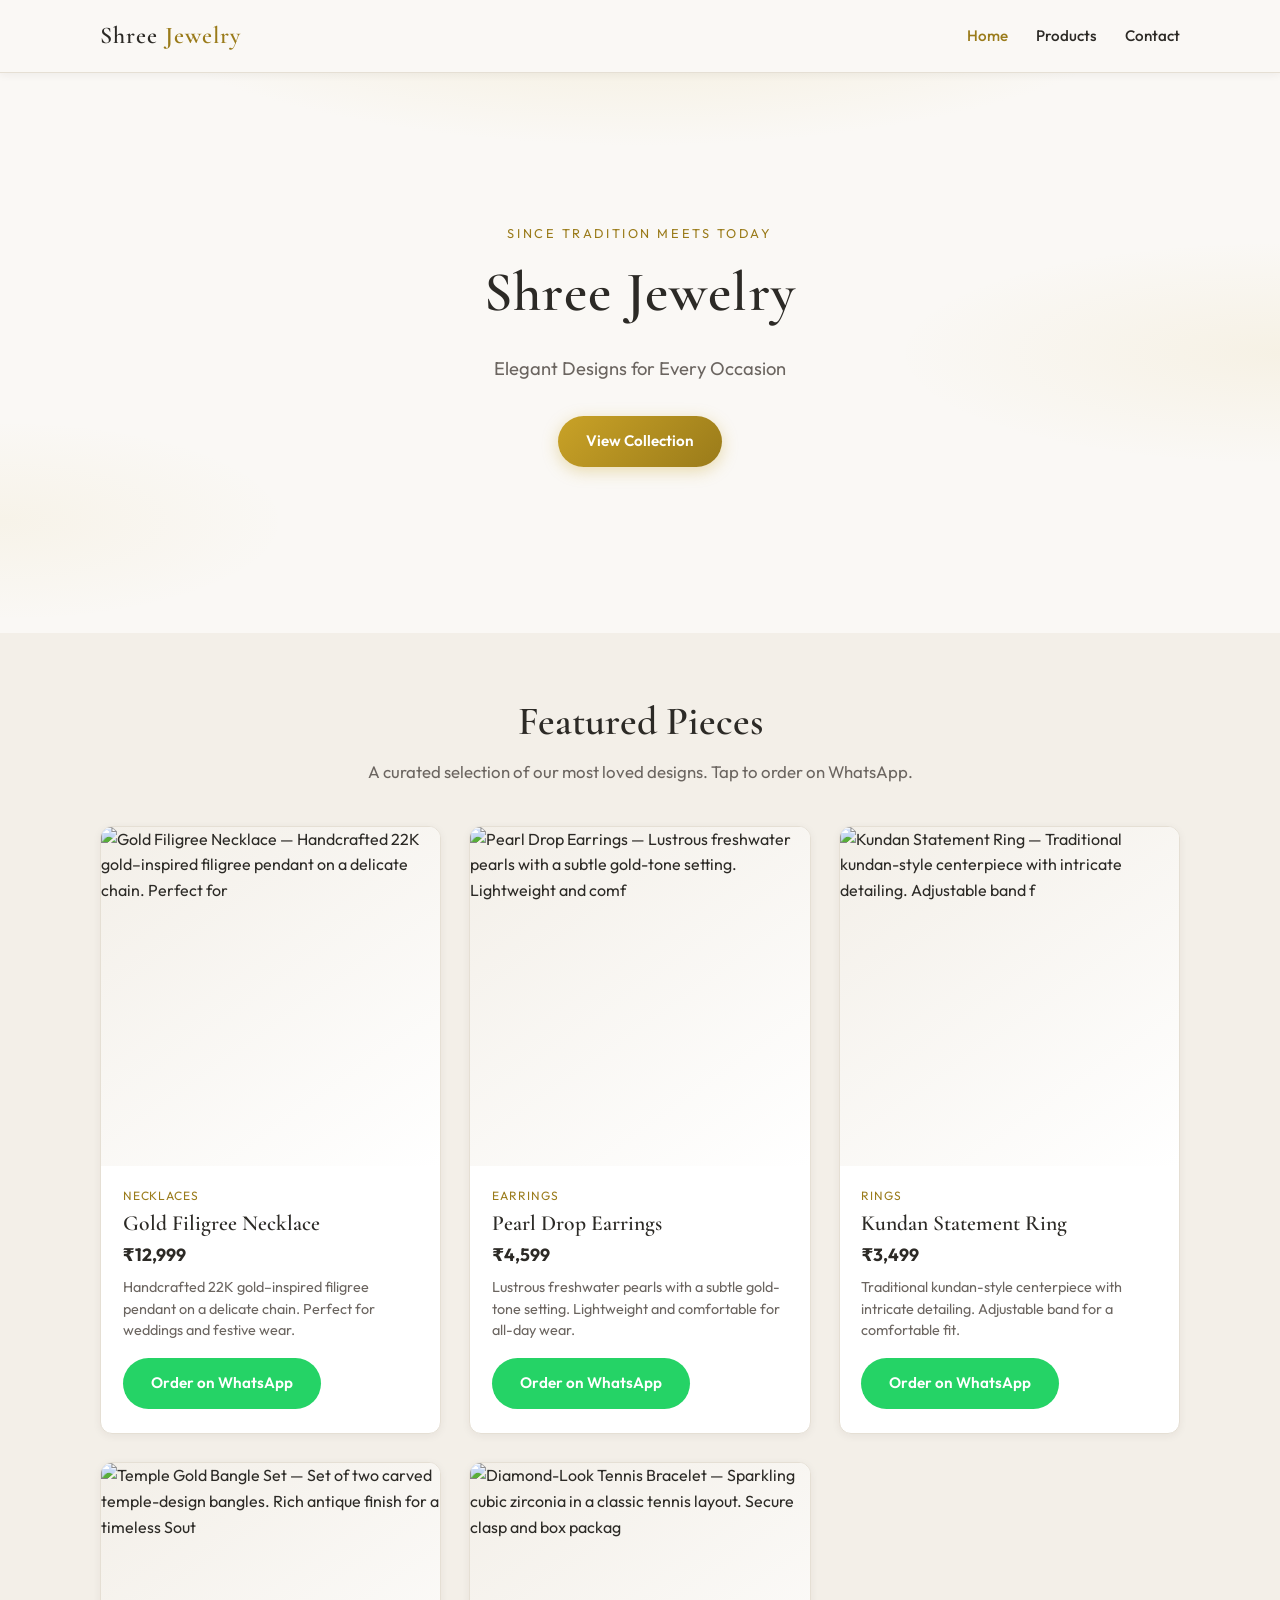
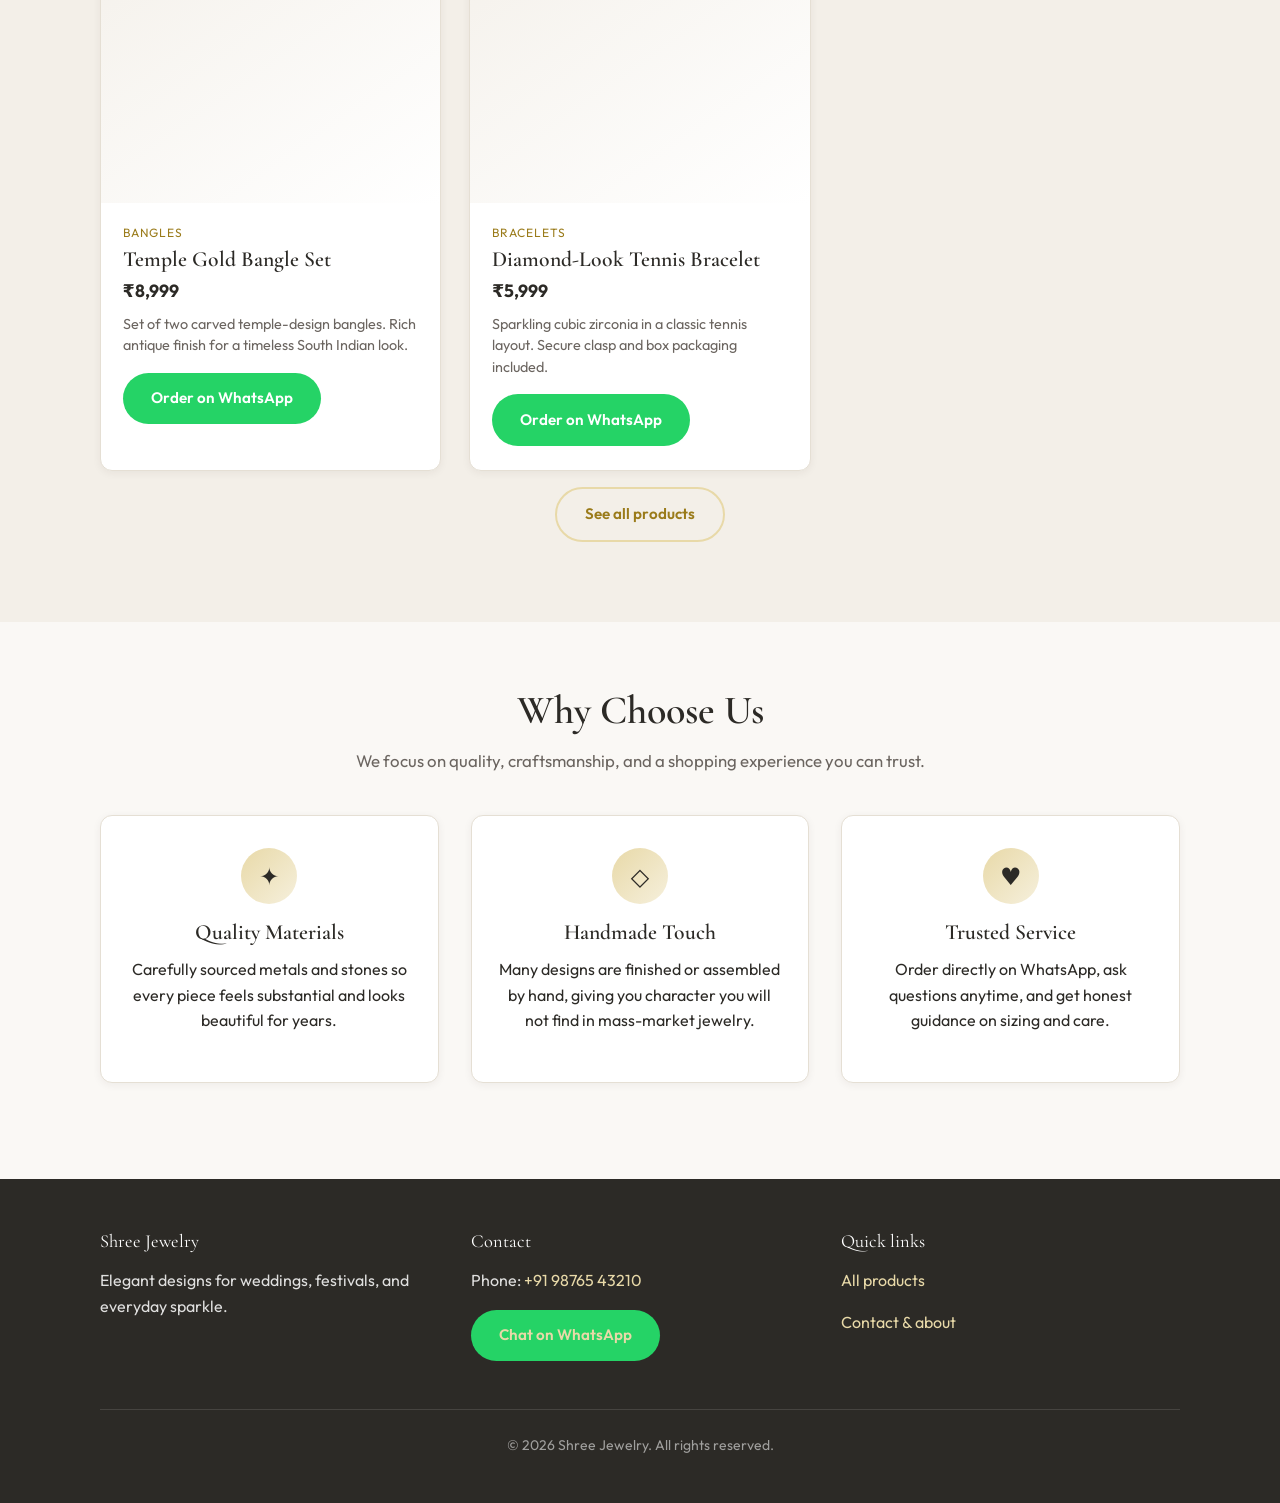
==== index.html @ 7f1601f1 "abc" ====
<!DOCTYPE html>
<html lang="en">
  <head>
    <meta charset="UTF-8" />
    <meta name="viewport" content="width=device-width, initial-scale=1.0" />
    <meta
      name="description"
      content="Shree Jewelry — elegant handcrafted jewelry for every occasion. Browse necklaces, earrings, rings, and more. Order easily via WhatsApp."
    />
    <title>Shree Jewelry | Elegant Designs for Every Occasion</title>
    <link rel="preconnect" href="https://fonts.googleapis.com" />
    <link rel="preconnect" href="https://fonts.gstatic.com" crossorigin />
    <link
      href="https://fonts.googleapis.com/css2?family=Cormorant+Garamond:ital,wght@0,500;0,600;0,700;1,500&family=Outfit:wght@300;400;500;600;700&display=swap"
      rel="stylesheet"
    />
    <link rel="stylesheet" href="style.css" />
  </head>
  <body>
    <header class="site-header">
      <div class="container nav">
        <a href="index.html" class="nav__brand">Shree <span>Jewelry</span></a>
        <button
          type="button"
          class="nav__toggle"
          aria-expanded="false"
          aria-controls="nav-menu"
          aria-label="Open menu"
        >
          <span></span>
          <span></span>
          <span></span>
        </button>
        <ul id="nav-menu" class="nav__links">
          <li><a href="index.html" class="is-active">Home</a></li>
          <li><a href="products.html">Products</a></li>
          <li><a href="contact.html">Contact</a></li>
        </ul>
      </div>
    </header>

    <main>
      <section class="hero" aria-labelledby="hero-heading">
        <div class="hero__inner">
          <p class="hero__eyebrow">Since tradition meets today</p>
          <h1 id="hero-heading">Shree Jewelry</h1>
          <p class="hero__tagline">Elegant Designs for Every Occasion</p>
          <a href="products.html" class="btn btn--primary hero__cta">View Collection</a>
        </div>
      </section>

      <section class="section section--alt" aria-labelledby="featured-heading">
        <div class="container">
          <h2 id="featured-heading" class="section__title">Featured Pieces</h2>
          <p class="section__subtitle">
            A curated selection of our most loved designs. Tap to order on WhatsApp.
          </p>
          <div id="featured-products" class="products-grid">
            <p class="loading-msg" role="status">Loading collection…</p>
          </div>
          <p class="text-center mt-1">
            <a href="products.html" class="btn btn--outline">See all products</a>
          </p>
        </div>
      </section>

      <section class="section" aria-labelledby="why-heading">
        <div class="container">
          <h2 id="why-heading" class="section__title">Why Choose Us</h2>
          <p class="section__subtitle">
            We focus on quality, craftsmanship, and a shopping experience you can trust.
          </p>
          <div class="why-grid">
            <article class="why-card">
              <div class="why-card__icon" aria-hidden="true">✦</div>
              <h3>Quality Materials</h3>
              <p>
                Carefully sourced metals and stones so every piece feels substantial and
                looks beautiful for years.
              </p>
            </article>
            <article class="why-card">
              <div class="why-card__icon" aria-hidden="true">◇</div>
              <h3>Handmade Touch</h3>
              <p>
                Many designs are finished or assembled by hand, giving you character you
                will not find in mass-market jewelry.
              </p>
            </article>
            <article class="why-card">
              <div class="why-card__icon" aria-hidden="true">♥</div>
              <h3>Trusted Service</h3>
              <p>
                Order directly on WhatsApp, ask questions anytime, and get honest guidance
                on sizing and care.
              </p>
            </article>
          </div>
        </div>
      </section>
    </main>

    <footer class="site-footer">
      <div class="container">
        <div class="footer__grid">
          <div>
            <p class="footer__title">Shree Jewelry</p>
            <p>Elegant designs for weddings, festivals, and everyday sparkle.</p>
          </div>
          <div>
            <p class="footer__title">Contact</p>
            <p>
              Phone:
              <a href="tel:+919876543210">+91 98765 43210</a>
            </p>
            <p class="mt-1">
              <a
                href="#"
                class="btn btn--whatsapp js-footer-whatsapp"
                data-message="Hello, I would like to know more about Shree Jewelry."
                >Chat on WhatsApp</a
              >
            </p>
          </div>
          <div>
            <p class="footer__title">Quick links</p>
            <p><a href="products.html">All products</a></p>
            <p><a href="contact.html">Contact &amp; about</a></p>
          </div>
        </div>
        <div class="footer__bottom">
          <p>&copy; <span id="year"></span> Shree Jewelry. All rights reserved.</p>
        </div>
      </div>
    </footer>

    <script src="script.js" defer></script>
  </body>
</html>
---- style.css ----
/* ============================================
   Shree Jewelry — Global styles
   Luxury palette: cream, gold, warm neutrals
   ============================================ */

:root {
  --color-bg: #faf8f5;
  --color-bg-alt: #f3efe8;
  --color-white: #ffffff;
  --color-gold: #c9a227;
  --color-gold-dark: #9a7b1a;
  --color-gold-soft: #e8d9a8;
  --color-text: #2c2a26;
  --color-text-muted: #6b6560;
  --color-border: #e5dfd4;
  --font-display: "Cormorant Garamond", Georgia, "Times New Roman", serif;
  --font-body: "Outfit", system-ui, sans-serif;
  --shadow-sm: 0 2px 8px rgba(44, 42, 38, 0.06);
  --shadow-md: 0 8px 30px rgba(44, 42, 38, 0.1);
  --shadow-hover: 0 14px 40px rgba(201, 162, 39, 0.15);
  --radius: 12px;
  --nav-height: 72px;
  --transition: 0.28s ease;
}

*,
*::before,
*::after {
  box-sizing: border-box;
}

html {
  scroll-behavior: smooth;
}

body {
  margin: 0;
  font-family: var(--font-body);
  font-size: 1rem;
  line-height: 1.6;
  color: var(--color-text);
  background-color: var(--color-bg);
  -webkit-font-smoothing: antialiased;
}

img {
  max-width: 100%;
  height: auto;
  display: block;
}

a {
  color: var(--color-gold-dark);
  text-decoration: none;
  transition: color var(--transition);
}

a:hover {
  color: var(--color-gold);
}

/* ----- Typography ----- */
h1,
h2,
h3,
h4 {
  font-family: var(--font-display);
  font-weight: 600;
  line-height: 1.2;
  margin: 0 0 0.5em;
}

h1 {
  font-size: clamp(2.25rem, 5vw, 3.5rem);
  letter-spacing: 0.02em;
}

h2 {
  font-size: clamp(1.75rem, 4vw, 2.5rem);
}

h3 {
  font-size: 1.35rem;
}

p {
  margin: 0 0 1em;
}

/* ----- Layout ----- */
.container {
  width: 100%;
  max-width: 1120px;
  margin: 0 auto;
  padding: 0 1.25rem;
}

.section {
  padding: 4rem 0;
}

.section--alt {
  background: var(--color-bg-alt);
}

.section__title {
  text-align: center;
  margin-bottom: 0.35em;
}

.section__subtitle {
  text-align: center;
  color: var(--color-text-muted);
  max-width: 36rem;
  margin: 0 auto 2.5rem;
  font-size: 1.05rem;
}

/* ----- Sticky navigation ----- */
.site-header {
  position: sticky;
  top: 0;
  z-index: 100;
  background: rgba(250, 248, 245, 0.92);
  backdrop-filter: blur(10px);
  border-bottom: 1px solid var(--color-border);
  box-shadow: var(--shadow-sm);
}

.nav {
  display: flex;
  align-items: center;
  justify-content: space-between;
  height: var(--nav-height);
  gap: 1rem;
}

.nav__brand {
  font-family: var(--font-display);
  font-size: 1.5rem;
  font-weight: 600;
  color: var(--color-text);
  letter-spacing: 0.04em;
}

.nav__brand span {
  color: var(--color-gold-dark);
}

.nav__toggle {
  display: none;
  flex-direction: column;
  gap: 5px;
  padding: 0.5rem;
  background: none;
  border: none;
  cursor: pointer;
}

.nav__toggle span {
  display: block;
  width: 24px;
  height: 2px;
  background: var(--color-text);
  transition: var(--transition);
}

.nav__links {
  display: flex;
  align-items: center;
  gap: 1.75rem;
  list-style: none;
  margin: 0;
  padding: 0;
}

.nav__links a {
  font-size: 0.95rem;
  font-weight: 500;
  color: var(--color-text);
}

.nav__links a:hover,
.nav__links a.is-active {
  color: var(--color-gold-dark);
}

/* Mobile menu */
@media (max-width: 768px) {
  .nav__toggle {
    display: flex;
  }

  .nav__links {
    position: fixed;
    inset: var(--nav-height) 0 auto 0;
    flex-direction: column;
    padding: 1.5rem;
    background: var(--color-white);
    border-bottom: 1px solid var(--color-border);
    box-shadow: var(--shadow-md);
    transform: translateY(-120%);
    opacity: 0;
    visibility: hidden;
    transition: transform var(--transition), opacity var(--transition),
      visibility var(--transition);
  }

  .nav__links.is-open {
    transform: translateY(0);
    opacity: 1;
    visibility: visible;
  }
}

/* ----- Buttons ----- */
.btn {
  display: inline-flex;
  align-items: center;
  justify-content: center;
  gap: 0.5rem;
  padding: 0.85rem 1.75rem;
  font-family: var(--font-body);
  font-size: 0.95rem;
  font-weight: 600;
  border: none;
  border-radius: 999px;
  cursor: pointer;
  transition: transform var(--transition), box-shadow var(--transition),
    background var(--transition);
}

.btn:active {
  transform: scale(0.98);
}

.btn--primary {
  background: linear-gradient(135deg, var(--color-gold) 0%, var(--color-gold-dark) 100%);
  color: var(--color-white);
  box-shadow: 0 4px 16px rgba(201, 162, 39, 0.35);
}

.btn--primary:hover {
  box-shadow: var(--shadow-hover);
  color: var(--color-white);
}

.btn--outline {
  background: transparent;
  color: var(--color-gold-dark);
  border: 2px solid var(--color-gold-soft);
}

.btn--outline:hover {
  background: var(--color-white);
  border-color: var(--color-gold);
}

.btn--whatsapp {
  background: #25d366;
  color: #fff;
}

.btn--whatsapp:hover {
  background: #1fb855;
  color: #fff;
  box-shadow: 0 6px 20px rgba(37, 211, 102, 0.35);
}

/* ----- Hero ----- */
.hero {
  position: relative;
  min-height: calc(100vh - var(--nav-height));
  min-height: min(560px, calc(100dvh - var(--nav-height)));
  display: flex;
  align-items: center;
  justify-content: center;
  text-align: center;
  padding: 3rem 1.25rem 4rem;
  overflow: hidden;
}

/* Decorative background */
.hero::before {
  content: "";
  position: absolute;
  inset: 0;
  background: radial-gradient(
      ellipse 80% 60% at 50% -20%,
      rgba(232, 217, 168, 0.45),
      transparent 55%
    ),
    radial-gradient(
      ellipse 60% 40% at 100% 50%,
      rgba(201, 162, 39, 0.08),
      transparent 50%
    ),
    radial-gradient(
      ellipse 50% 40% at 0% 80%,
      rgba(201, 162, 39, 0.06),
      transparent 45%
    );
  pointer-events: none;
}

.hero__inner {
  position: relative;
  z-index: 1;
  max-width: 640px;
}

.hero__eyebrow {
  font-size: 0.8rem;
  text-transform: uppercase;
  letter-spacing: 0.2em;
  color: var(--color-gold-dark);
  margin-bottom: 1rem;
  animation: fadeUp 0.8s ease both;
}

.hero h1 {
  animation: fadeUp 0.8s ease 0.1s both;
}

.hero__tagline {
  font-size: 1.15rem;
  color: var(--color-text-muted);
  margin-bottom: 2rem;
  animation: fadeUp 0.8s ease 0.2s both;
}

.hero__cta {
  animation: fadeUp 0.8s ease 0.35s both;
}

@keyframes fadeUp {
  from {
    opacity: 0;
    transform: translateY(16px);
  }
  to {
    opacity: 1;
    transform: translateY(0);
  }
}

/* ----- Product grid & cards ----- */
.products-grid {
  display: grid;
  grid-template-columns: repeat(auto-fill, minmax(260px, 1fr));
  gap: 1.75rem;
}

.product-card {
  background: var(--color-white);
  border-radius: var(--radius);
  overflow: hidden;
  border: 1px solid var(--color-border);
  box-shadow: var(--shadow-sm);
  transition: transform var(--transition), box-shadow var(--transition);
}

.product-card:hover {
  transform: translateY(-4px);
  box-shadow: var(--shadow-md);
}

.product-card__image-wrap {
  aspect-ratio: 1;
  background: linear-gradient(145deg, var(--color-bg-alt), var(--color-white));
  overflow: hidden;
}

.product-card__image-wrap img {
  width: 100%;
  height: 100%;
  object-fit: cover;
  transition: transform 0.5s ease;
}

.product-card:hover .product-card__image-wrap img {
  transform: scale(1.05);
}

.product-card__body {
  padding: 1.25rem 1.35rem 1.5rem;
}

.product-card__category {
  font-size: 0.75rem;
  text-transform: uppercase;
  letter-spacing: 0.08em;
  color: var(--color-gold-dark);
  margin-bottom: 0.35rem;
}

.product-card__name {
  font-family: var(--font-display);
  font-size: 1.35rem;
  margin-bottom: 0.25rem;
}

.product-card__price {
  font-weight: 700;
  font-size: 1.1rem;
  color: var(--color-text);
  margin-bottom: 0.5rem;
}

.product-card__desc {
  font-size: 0.9rem;
  color: var(--color-text-muted);
  margin-bottom: 1rem;
  line-height: 1.5;
  display: -webkit-box;
  -webkit-line-clamp: 3;
  -webkit-box-orient: vertical;
  overflow: hidden;
}

/* ----- Filters (products page) ----- */
.filters {
  display: flex;
  flex-wrap: wrap;
  gap: 0.5rem;
  justify-content: center;
  margin-bottom: 2rem;
}

.filter-btn {
  padding: 0.5rem 1.1rem;
  font-family: var(--font-body);
  font-size: 0.875rem;
  font-weight: 500;
  border: 1px solid var(--color-border);
  border-radius: 999px;
  background: var(--color-white);
  color: var(--color-text);
  cursor: pointer;
  transition: background var(--transition), border-color var(--transition),
    color var(--transition);
}

.filter-btn:hover,
.filter-btn.is-active {
  background: var(--color-gold-soft);
  border-color: var(--color-gold);
  color: var(--color-text);
}

/* ----- Why us ----- */
.why-grid {
  display: grid;
  grid-template-columns: repeat(auto-fit, minmax(240px, 1fr));
  gap: 2rem;
}

.why-card {
  text-align: center;
  padding: 2rem 1.5rem;
  background: var(--color-white);
  border-radius: var(--radius);
  border: 1px solid var(--color-border);
  box-shadow: var(--shadow-sm);
  transition: box-shadow var(--transition), transform var(--transition);
}

.why-card:hover {
  box-shadow: var(--shadow-md);
  transform: translateY(-2px);
}

.why-card__icon {
  width: 56px;
  height: 56px;
  margin: 0 auto 1rem;
  display: flex;
  align-items: center;
  justify-content: center;
  font-size: 1.5rem;
  background: linear-gradient(
    135deg,
    var(--color-gold-soft),
    rgba(232, 217, 168, 0.4)
  );
  border-radius: 50%;
}

/* ----- Footer ----- */
.site-footer {
  background: var(--color-text);
  color: rgba(255, 255, 255, 0.85);
  padding: 3rem 0 2rem;
  margin-top: 2rem;
}

.site-footer a {
  color: var(--color-gold-soft);
}

.site-footer a:hover {
  color: #fff;
}

.footer__grid {
  display: grid;
  grid-template-columns: repeat(auto-fit, minmax(200px, 1fr));
  gap: 2rem;
  margin-bottom: 2rem;
}

.footer__title {
  font-family: var(--font-display);
  font-size: 1.15rem;
  color: #fff;
  margin-bottom: 0.75rem;
}

.footer__bottom {
  padding-top: 1.5rem;
  border-top: 1px solid rgba(255, 255, 255, 0.12);
  text-align: center;
  font-size: 0.875rem;
  color: rgba(255, 255, 255, 0.55);
}

/* ----- Contact page ----- */
.contact-hero {
  text-align: center;
  padding: 3rem 0 2rem;
}

.contact-card {
  max-width: 520px;
  margin: 0 auto 2rem;
  padding: 2rem;
  background: var(--color-white);
  border-radius: var(--radius);
  border: 1px solid var(--color-border);
  box-shadow: var(--shadow-md);
  text-align: center;
}

.contact-card p {
  color: var(--color-text-muted);
  margin-bottom: 1.5rem;
}

.map-wrap {
  border-radius: var(--radius);
  overflow: hidden;
  border: 1px solid var(--color-border);
  box-shadow: var(--shadow-sm);
  min-height: 280px;
  background: var(--color-bg-alt);
}

.map-wrap iframe {
  width: 100%;
  height: 320px;
  border: 0;
  display: block;
}

/* ----- Utilities ----- */
.text-center {
  text-align: center;
}

.mt-1 {
  margin-top: 1rem;
}

.loading-msg,
.error-msg {
  text-align: center;
  padding: 2rem;
  color: var(--color-text-muted);
}

.error-msg {
  color: #a94442;
}

.sr-only {
  position: absolute;
  width: 1px;
  height: 1px;
  padding: 0;
  margin: -1px;
  overflow: hidden;
  clip: rect(0, 0, 0, 0);
  white-space: nowrap;
  border: 0;
}
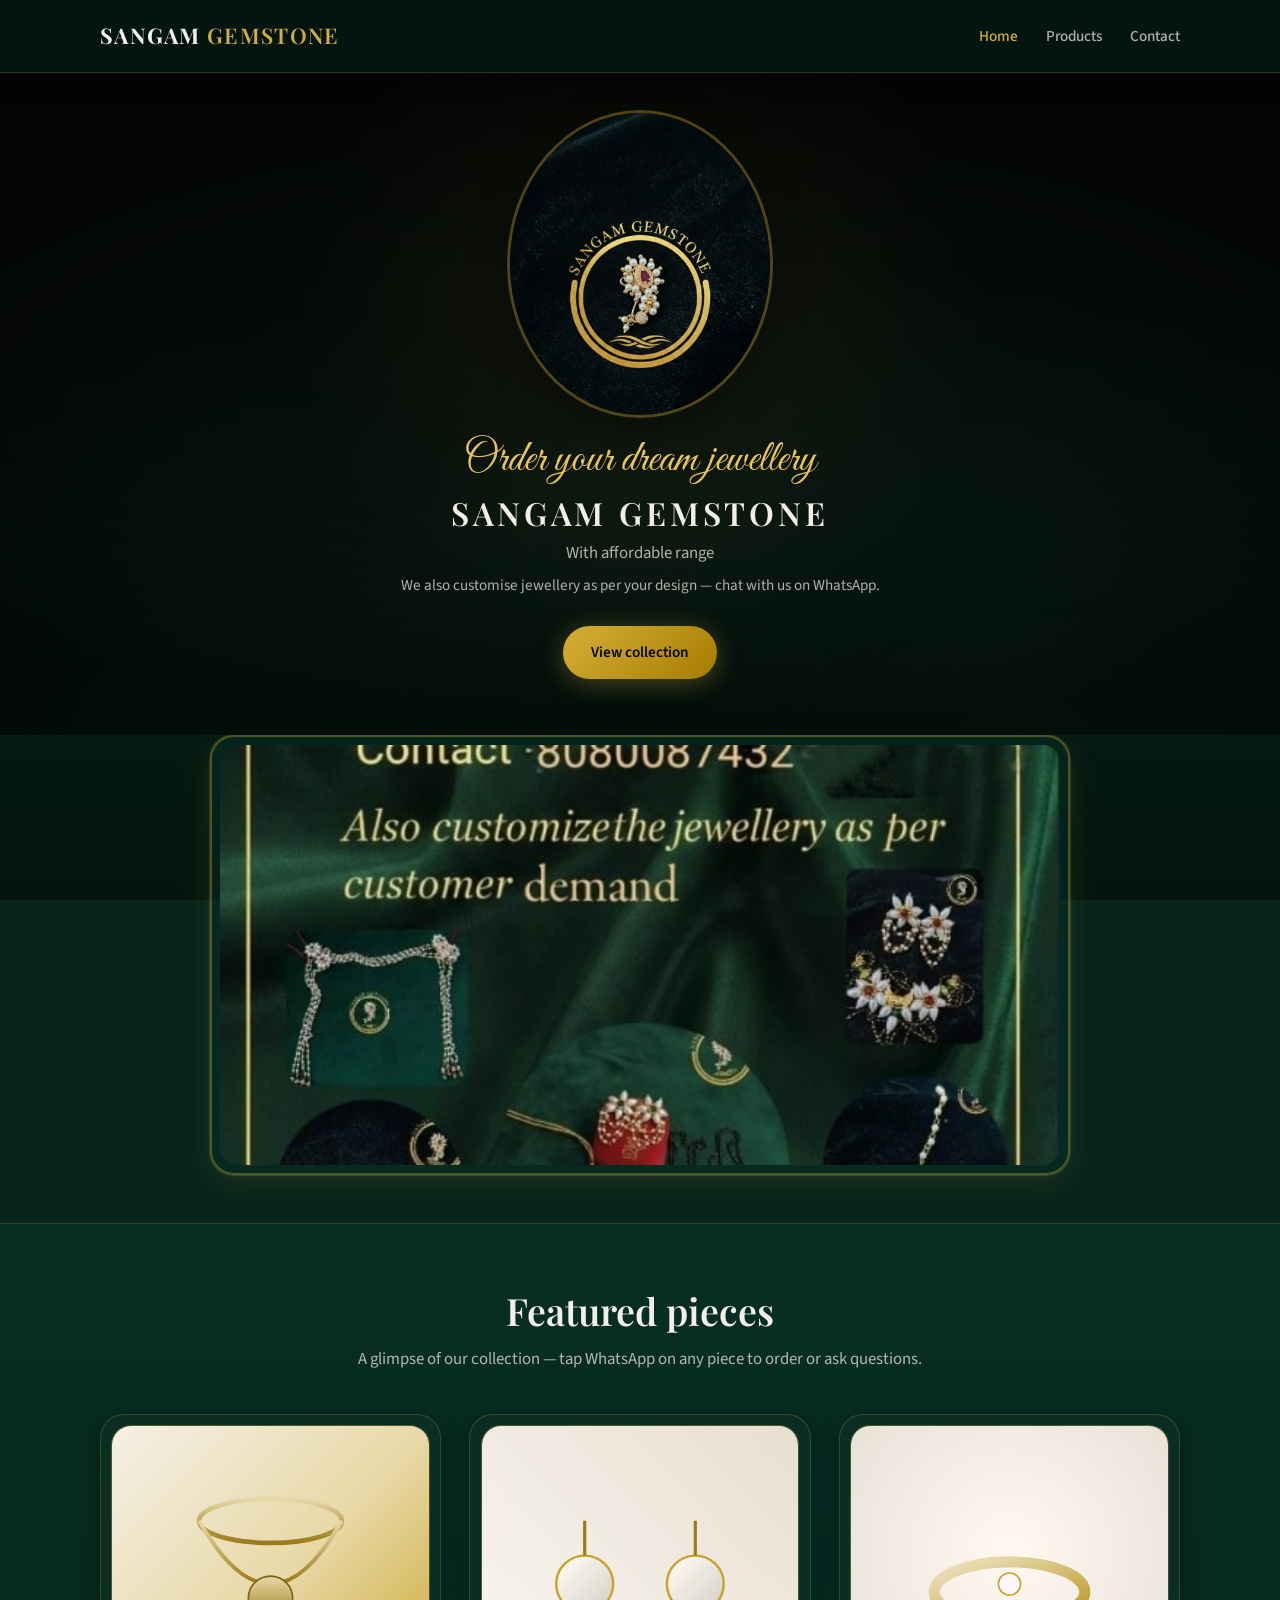
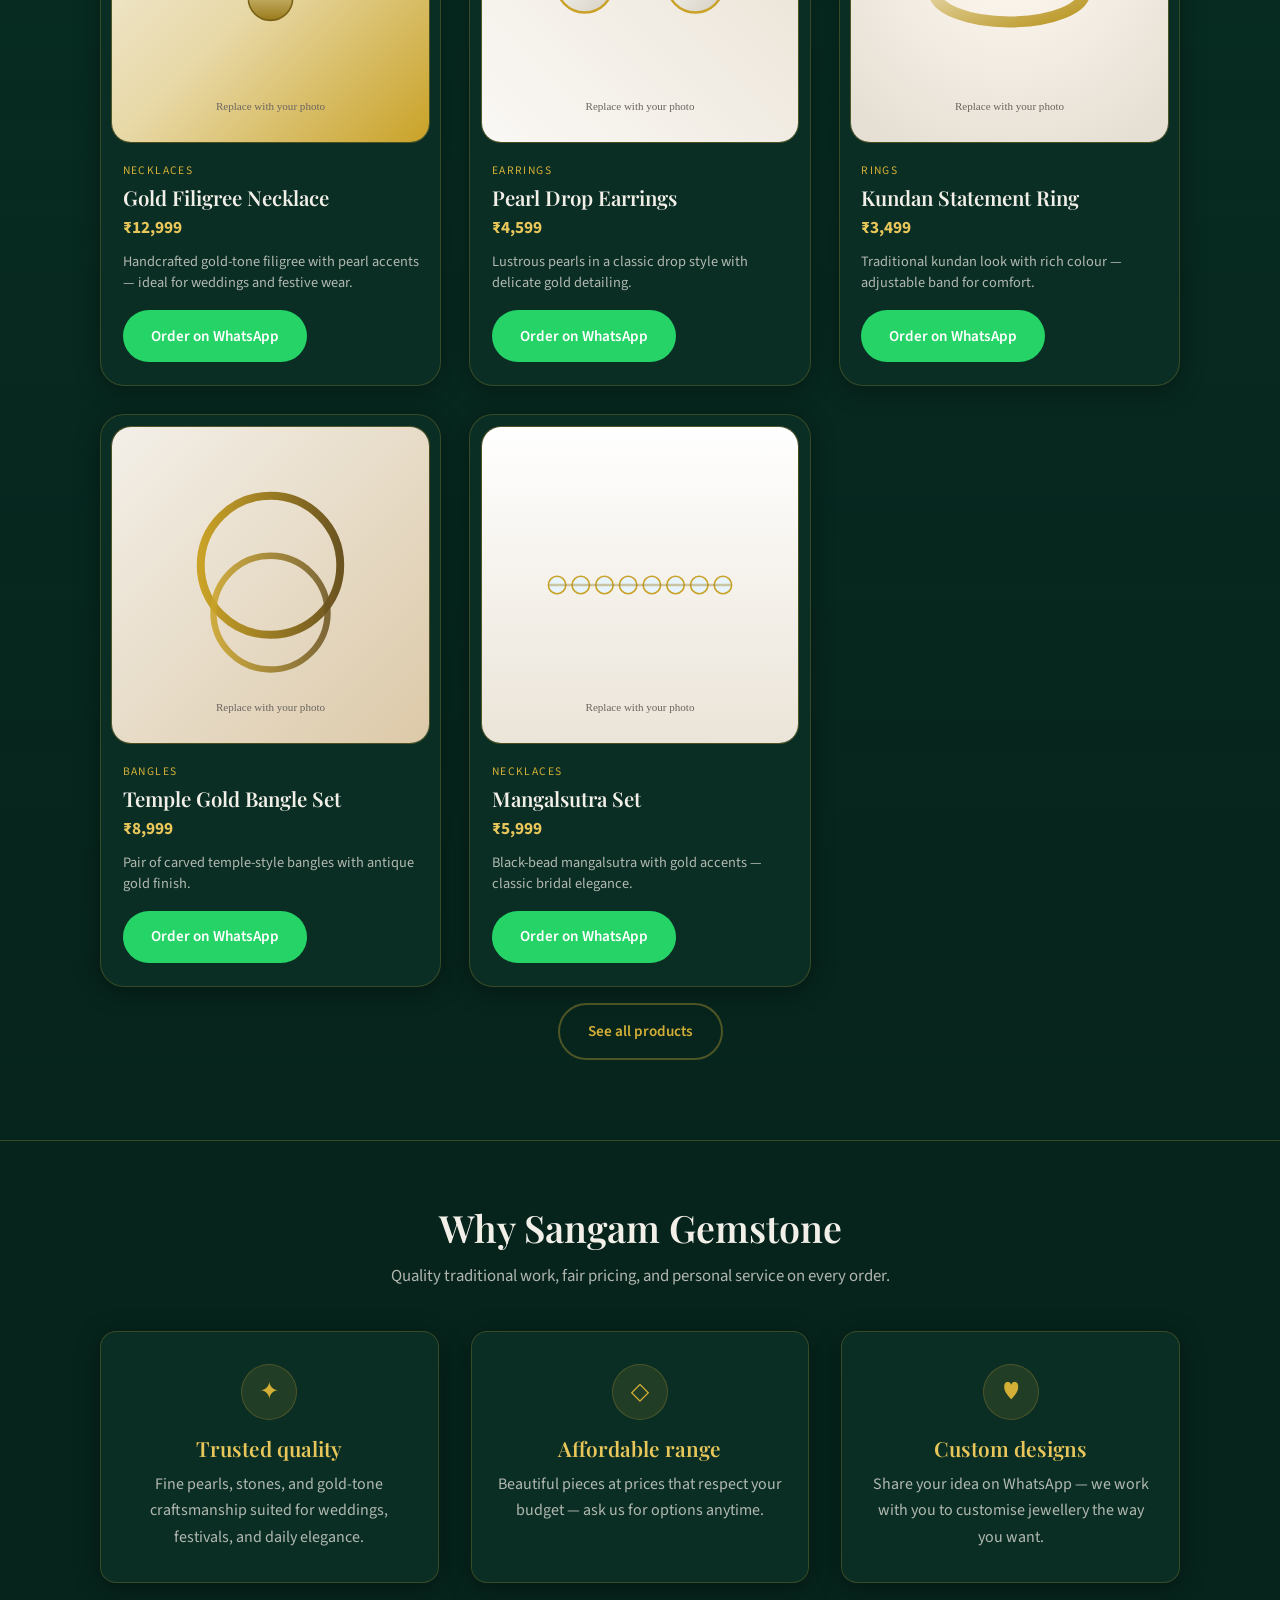
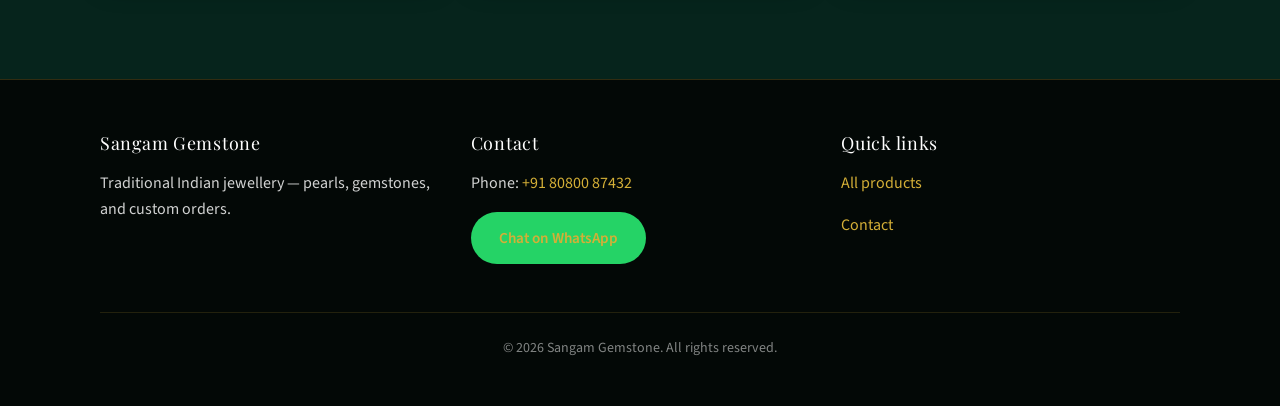
==== commit 32883f85: "Rebrand to Sangam Gemstone: emerald theme, WhatsApp number, brand images" ====
--- a/index.html
+++ b/index.html
@@ -5,13 +5,13 @@
     <meta name="viewport" content="width=device-width, initial-scale=1.0" />
     <meta
       name="description"
-      content="Shree Jewelry — elegant handcrafted jewelry for every occasion. Browse necklaces, earrings, rings, and more. Order easily via WhatsApp."
+      content="Sangam Gemstone — traditional Indian jewellery, pearls & gemstones. Order your dream jewellery at affordable prices. Custom designs on WhatsApp."
     />
-    <title>Shree Jewelry | Elegant Designs for Every Occasion</title>
+    <title>Sangam Gemstone | Order Your Dream Jewellery</title>
     <link rel="preconnect" href="https://fonts.googleapis.com" />
     <link rel="preconnect" href="https://fonts.gstatic.com" crossorigin />
     <link
-      href="https://fonts.googleapis.com/css2?family=Cormorant+Garamond:ital,wght@0,500;0,600;0,700;1,500&family=Outfit:wght@300;400;500;600;700&display=swap"
+      href="https://fonts.googleapis.com/css2?family=Great+Vibes&family=Playfair+Display:ital,wght@0,400;0,600;0,700;1,400&family=Source+Sans+3:wght@300;400;500;600;700&display=swap"
       rel="stylesheet"
     />
     <link rel="stylesheet" href="style.css" />
@@ -19,7 +19,7 @@
   <body>
     <header class="site-header">
       <div class="container nav">
-        <a href="index.html" class="nav__brand">Shree <span>Jewelry</span></a>
+        <a href="index.html" class="nav__brand">Sangam <span>Gemstone</span></a>
         <button
           type="button"
           class="nav__toggle"
@@ -42,18 +42,55 @@
     <main>
       <section class="hero" aria-labelledby="hero-heading">
         <div class="hero__inner">
-          <p class="hero__eyebrow">Since tradition meets today</p>
-          <h1 id="hero-heading">Shree Jewelry</h1>
-          <p class="hero__tagline">Elegant Designs for Every Occasion</p>
-          <a href="products.html" class="btn btn--primary hero__cta">View Collection</a>
+          <!-- Add your circular logo PNG to images/sangam-logo.png (from your brand photo) -->
+          <img
+            class="hero__logo"
+            src="images/sangam-logo.png"
+            alt="Sangam Gemstone — gold and pearl Indian jewellery logo"
+            width="260"
+            height="260"
+            loading="eager"
+            onerror="this.remove()"
+          />
+          <p class="hero__script">Order your dream jewellery</p>
+          <h1 id="hero-heading">Sangam Gemstone</h1>
+          <p class="hero__tagline">With affordable range</p>
+          <p class="hero__tagline hero__tagline--small">
+            We also customise jewellery as per your design — chat with us on WhatsApp.
+          </p>
+          <a href="products.html" class="btn btn--primary hero__cta">View collection</a>
         </div>
       </section>
 
+      <!-- Optional: add your green-banner flyer as images/sangam-banner.png -->
+      <div class="brand-banner" id="brand-banner-block" hidden>
+        <div class="brand-banner__frame">
+          <img
+            src="images/sangam-banner.png"
+            alt="Sangam Gemstone — traditional necklaces, earrings and mangalsutra"
+            width="900"
+            height="420"
+            loading="lazy"
+          />
+        </div>
+      </div>
+      <script>
+        (function () {
+          var el = document.getElementById("brand-banner-block");
+          var img = new Image();
+          img.onload = function () {
+            el.hidden = false;
+          };
+          img.onerror = function () {};
+          img.src = "images/sangam-banner.png";
+        })();
+      </script>
+
       <section class="section section--alt" aria-labelledby="featured-heading">
         <div class="container">
-          <h2 id="featured-heading" class="section__title">Featured Pieces</h2>
+          <h2 id="featured-heading" class="section__title">Featured pieces</h2>
           <p class="section__subtitle">
-            A curated selection of our most loved designs. Tap to order on WhatsApp.
+            A glimpse of our collection — tap WhatsApp on any piece to order or ask questions.
           </p>
           <div id="featured-products" class="products-grid">
             <p class="loading-msg" role="status">Loading collection…</p>
@@ -66,33 +103,32 @@
 
       <section class="section" aria-labelledby="why-heading">
         <div class="container">
-          <h2 id="why-heading" class="section__title">Why Choose Us</h2>
+          <h2 id="why-heading" class="section__title">Why Sangam Gemstone</h2>
           <p class="section__subtitle">
-            We focus on quality, craftsmanship, and a shopping experience you can trust.
+            Quality traditional work, fair pricing, and personal service on every order.
           </p>
           <div class="why-grid">
             <article class="why-card">
               <div class="why-card__icon" aria-hidden="true">✦</div>
-              <h3>Quality Materials</h3>
+              <h3>Trusted quality</h3>
               <p>
-                Carefully sourced metals and stones so every piece feels substantial and
-                looks beautiful for years.
+                Fine pearls, stones, and gold-tone craftsmanship suited for weddings, festivals,
+                and daily elegance.
               </p>
             </article>
             <article class="why-card">
               <div class="why-card__icon" aria-hidden="true">◇</div>
-              <h3>Handmade Touch</h3>
+              <h3>Affordable range</h3>
               <p>
-                Many designs are finished or assembled by hand, giving you character you
-                will not find in mass-market jewelry.
+                Beautiful pieces at prices that respect your budget — ask us for options anytime.
               </p>
             </article>
             <article class="why-card">
               <div class="why-card__icon" aria-hidden="true">♥</div>
-              <h3>Trusted Service</h3>
+              <h3>Custom designs</h3>
               <p>
-                Order directly on WhatsApp, ask questions anytime, and get honest guidance
-                on sizing and care.
+                Share your idea on WhatsApp — we work with you to customise jewellery the way you
+                want.
               </p>
             </article>
           </div>
@@ -104,20 +140,20 @@
       <div class="container">
         <div class="footer__grid">
           <div>
-            <p class="footer__title">Shree Jewelry</p>
-            <p>Elegant designs for weddings, festivals, and everyday sparkle.</p>
+            <p class="footer__title">Sangam Gemstone</p>
+            <p>Traditional Indian jewellery — pearls, gemstones, and custom orders.</p>
           </div>
           <div>
             <p class="footer__title">Contact</p>
             <p>
               Phone:
-              <a href="tel:+919876543210">+91 98765 43210</a>
+              <a href="tel:+918080087432">+91 80800 87432</a>
             </p>
             <p class="mt-1">
               <a
                 href="#"
                 class="btn btn--whatsapp js-footer-whatsapp"
-                data-message="Hello, I would like to know more about Shree Jewelry."
+                data-message="Hello, I would like to know more about Sangam Gemstone."
                 >Chat on WhatsApp</a
               >
             </p>
@@ -125,11 +161,11 @@
           <div>
             <p class="footer__title">Quick links</p>
             <p><a href="products.html">All products</a></p>
-            <p><a href="contact.html">Contact &amp; about</a></p>
+            <p><a href="contact.html">Contact</a></p>
           </div>
         </div>
         <div class="footer__bottom">
-          <p>&copy; <span id="year"></span> Shree Jewelry. All rights reserved.</p>
+          <p>&copy; <span id="year"></span> Sangam Gemstone. All rights reserved.</p>
         </div>
       </div>
     </footer>
--- a/style.css
+++ b/style.css
@@ -1,24 +1,29 @@
 /* ============================================
-   Shree Jewelry — Global styles
-   Luxury palette: cream, gold, warm neutrals
+   Sangam Gemstone — emerald, gold & luxury dark
    ============================================ */
 
 :root {
-  --color-bg: #faf8f5;
-  --color-bg-alt: #f3efe8;
-  --color-white: #ffffff;
-  --color-gold: #c9a227;
-  --color-gold-dark: #9a7b1a;
-  --color-gold-soft: #e8d9a8;
-  --color-text: #2c2a26;
-  --color-text-muted: #6b6560;
-  --color-border: #e5dfd4;
-  --font-display: "Cormorant Garamond", Georgia, "Times New Roman", serif;
-  --font-body: "Outfit", system-ui, sans-serif;
-  --shadow-sm: 0 2px 8px rgba(44, 42, 38, 0.06);
-  --shadow-md: 0 8px 30px rgba(44, 42, 38, 0.1);
-  --shadow-hover: 0 14px 40px rgba(201, 162, 39, 0.15);
-  --radius: 12px;
+  --color-bg: #06241c;
+  --color-bg-alt: #083528;
+  --color-bg-card: #0a2e24;
+  --color-black: #030806;
+  --color-hero: #050a08;
+  --color-white: #f8f6f0;
+  --color-gold: #d4af37;
+  --color-gold-bright: #e8c65a;
+  --color-gold-dark: #a67c00;
+  --color-gold-muted: rgba(212, 175, 55, 0.35);
+  --color-text: #f2efe8;
+  --color-text-muted: rgba(242, 239, 232, 0.72);
+  --color-border: rgba(212, 175, 55, 0.22);
+  --font-display: "Playfair Display", Georgia, serif;
+  --font-script: "Great Vibes", cursive;
+  --font-body: "Source Sans 3", system-ui, sans-serif;
+  --shadow-sm: 0 4px 24px rgba(0, 0, 0, 0.35);
+  --shadow-md: 0 12px 40px rgba(0, 0, 0, 0.45);
+  --shadow-gold: 0 0 0 1px var(--color-border), 0 8px 32px rgba(212, 175, 55, 0.12);
+  --radius: 16px;
+  --radius-round: 24px;
   --nav-height: 72px;
   --transition: 0.28s ease;
 }
@@ -37,9 +42,16 @@
   margin: 0;
   font-family: var(--font-body);
   font-size: 1rem;
-  line-height: 1.6;
+  line-height: 1.65;
   color: var(--color-text);
   background-color: var(--color-bg);
+  background-image: radial-gradient(
+      ellipse 120% 80% at 50% -30%,
+      rgba(8, 53, 40, 0.9),
+      transparent 55%
+    ),
+    linear-gradient(180deg, #052019 0%, var(--color-bg) 40%, #041510 100%);
+  background-attachment: fixed;
   -webkit-font-smoothing: antialiased;
 }
 
@@ -50,13 +62,13 @@
 }
 
 a {
-  color: var(--color-gold-dark);
+  color: var(--color-gold-bright);
   text-decoration: none;
   transition: color var(--transition);
 }
 
 a:hover {
-  color: var(--color-gold);
+  color: #fff;
 }
 
 /* ----- Typography ----- */
@@ -68,19 +80,20 @@
   font-weight: 600;
   line-height: 1.2;
   margin: 0 0 0.5em;
+  color: var(--color-text);
 }
 
 h1 {
-  font-size: clamp(2.25rem, 5vw, 3.5rem);
-  letter-spacing: 0.02em;
+  font-size: clamp(2rem, 4.5vw, 3rem);
+  letter-spacing: 0.04em;
 }
 
 h2 {
-  font-size: clamp(1.75rem, 4vw, 2.5rem);
+  font-size: clamp(1.65rem, 3.5vw, 2.35rem);
 }
 
 h3 {
-  font-size: 1.35rem;
+  font-size: 1.3rem;
 }
 
 p {
@@ -100,7 +113,13 @@
 }
 
 .section--alt {
-  background: var(--color-bg-alt);
+  background: linear-gradient(
+    180deg,
+    rgba(8, 53, 40, 0.55) 0%,
+    rgba(6, 36, 28, 0.92) 100%
+  );
+  border-top: 1px solid var(--color-border);
+  border-bottom: 1px solid var(--color-border);
 }
 
 .section__title {
@@ -111,7 +130,7 @@
 .section__subtitle {
   text-align: center;
   color: var(--color-text-muted);
-  max-width: 36rem;
+  max-width: 38rem;
   margin: 0 auto 2.5rem;
   font-size: 1.05rem;
 }
@@ -121,8 +140,8 @@
   position: sticky;
   top: 0;
   z-index: 100;
-  background: rgba(250, 248, 245, 0.92);
-  backdrop-filter: blur(10px);
+  background: rgba(5, 20, 16, 0.88);
+  backdrop-filter: blur(12px);
   border-bottom: 1px solid var(--color-border);
   box-shadow: var(--shadow-sm);
 }
@@ -137,14 +156,16 @@
 
 .nav__brand {
   font-family: var(--font-display);
-  font-size: 1.5rem;
+  font-size: 1.35rem;
+  font-weight: 700;
+  color: var(--color-text);
+  letter-spacing: 0.06em;
+  text-transform: uppercase;
+}
+
+.nav__brand span {
+  color: var(--color-gold);
   font-weight: 600;
-  color: var(--color-text);
-  letter-spacing: 0.04em;
-}
-
-.nav__brand span {
-  color: var(--color-gold-dark);
 }
 
 .nav__toggle {
@@ -161,7 +182,7 @@
   display: block;
   width: 24px;
   height: 2px;
-  background: var(--color-text);
+  background: var(--color-gold);
   transition: var(--transition);
 }
 
@@ -177,15 +198,14 @@
 .nav__links a {
   font-size: 0.95rem;
   font-weight: 500;
-  color: var(--color-text);
+  color: var(--color-text-muted);
 }
 
 .nav__links a:hover,
 .nav__links a.is-active {
-  color: var(--color-gold-dark);
-}
-
-/* Mobile menu */
+  color: var(--color-gold);
+}
+
 @media (max-width: 768px) {
   .nav__toggle {
     display: flex;
@@ -196,7 +216,7 @@
     inset: var(--nav-height) 0 auto 0;
     flex-direction: column;
     padding: 1.5rem;
-    background: var(--color-white);
+    background: var(--color-bg-card);
     border-bottom: 1px solid var(--color-border);
     box-shadow: var(--shadow-md);
     transform: translateY(-120%);
@@ -236,24 +256,25 @@
 
 .btn--primary {
   background: linear-gradient(135deg, var(--color-gold) 0%, var(--color-gold-dark) 100%);
-  color: var(--color-white);
-  box-shadow: 0 4px 16px rgba(201, 162, 39, 0.35);
+  color: var(--color-black);
+  box-shadow: 0 4px 24px rgba(212, 175, 55, 0.35);
 }
 
 .btn--primary:hover {
-  box-shadow: var(--shadow-hover);
-  color: var(--color-white);
+  box-shadow: 0 8px 32px rgba(212, 175, 55, 0.45);
+  color: var(--color-black);
 }
 
 .btn--outline {
   background: transparent;
-  color: var(--color-gold-dark);
-  border: 2px solid var(--color-gold-soft);
+  color: var(--color-gold);
+  border: 2px solid var(--color-gold-muted);
 }
 
 .btn--outline:hover {
-  background: var(--color-white);
+  background: rgba(212, 175, 55, 0.1);
   border-color: var(--color-gold);
+  color: var(--color-gold-bright);
 }
 
 .btn--whatsapp {
@@ -267,39 +288,44 @@
   box-shadow: 0 6px 20px rgba(37, 211, 102, 0.35);
 }
 
-/* ----- Hero ----- */
+/* ----- Hero (black + gold, logo) ----- */
 .hero {
   position: relative;
   min-height: calc(100vh - var(--nav-height));
-  min-height: min(560px, calc(100dvh - var(--nav-height)));
+  min-height: min(620px, calc(100dvh - var(--nav-height)));
   display: flex;
   align-items: center;
   justify-content: center;
   text-align: center;
-  padding: 3rem 1.25rem 4rem;
+  padding: 2.5rem 1.25rem 3.5rem;
   overflow: hidden;
-}
-
-/* Decorative background */
+  background: var(--color-hero);
+}
+
 .hero::before {
   content: "";
   position: absolute;
   inset: 0;
   background: radial-gradient(
-      ellipse 80% 60% at 50% -20%,
-      rgba(232, 217, 168, 0.45),
-      transparent 55%
+      circle at 50% 35%,
+      rgba(212, 175, 55, 0.08),
+      transparent 45%
     ),
-    radial-gradient(
-      ellipse 60% 40% at 100% 50%,
-      rgba(201, 162, 39, 0.08),
-      transparent 50%
-    ),
-    radial-gradient(
-      ellipse 50% 40% at 0% 80%,
-      rgba(201, 162, 39, 0.06),
-      transparent 45%
-    );
+    radial-gradient(ellipse at 80% 100%, rgba(8, 53, 40, 0.5), transparent 50%),
+    radial-gradient(ellipse at 20% 100%, rgba(8, 53, 40, 0.4), transparent 45%);
+  pointer-events: none;
+}
+
+/* subtle velvet-like vignette */
+.hero::after {
+  content: "";
+  position: absolute;
+  inset: 0;
+  background: radial-gradient(
+    ellipse 70% 50% at 50% 50%,
+    transparent 40%,
+    rgba(0, 0, 0, 0.5) 100%
+  );
   pointer-events: none;
 }
 
@@ -309,34 +335,55 @@
   max-width: 640px;
 }
 
-.hero__eyebrow {
-  font-size: 0.8rem;
+.hero__logo {
+  width: min(260px, 72vw);
+  height: auto;
+  margin: 0 auto 1.25rem;
+  border-radius: 50%;
+  box-shadow: 0 0 0 3px var(--color-gold-muted), var(--shadow-md);
+  object-fit: cover;
+  animation: fadeUp 0.85s ease both;
+}
+
+.hero__script {
+  font-family: var(--font-script);
+  font-size: clamp(1.85rem, 5vw, 2.75rem);
+  color: var(--color-gold-bright);
+  margin: 0 0 0.35rem;
+  line-height: 1.2;
+  font-weight: 400;
+  animation: fadeUp 0.85s ease 0.08s both;
+}
+
+.hero h1 {
   text-transform: uppercase;
-  letter-spacing: 0.2em;
-  color: var(--color-gold-dark);
-  margin-bottom: 1rem;
-  animation: fadeUp 0.8s ease both;
-}
-
-.hero h1 {
-  animation: fadeUp 0.8s ease 0.1s both;
+  letter-spacing: 0.12em;
+  font-size: clamp(1.5rem, 3.5vw, 2rem);
+  margin-bottom: 0.5rem;
+  animation: fadeUp 0.85s ease 0.15s both;
 }
 
 .hero__tagline {
-  font-size: 1.15rem;
-  color: var(--color-text-muted);
-  margin-bottom: 2rem;
-  animation: fadeUp 0.8s ease 0.2s both;
+  font-size: 1.05rem;
+  color: var(--color-text-muted);
+  margin-bottom: 0.35rem;
+  animation: fadeUp 0.85s ease 0.22s both;
+}
+
+.hero__tagline--small {
+  font-size: 0.95rem;
+  margin-bottom: 1.75rem;
+  animation: fadeUp 0.85s ease 0.28s both;
 }
 
 .hero__cta {
-  animation: fadeUp 0.8s ease 0.35s both;
+  animation: fadeUp 0.85s ease 0.35s both;
 }
 
 @keyframes fadeUp {
   from {
     opacity: 0;
-    transform: translateY(16px);
+    transform: translateY(18px);
   }
   to {
     opacity: 1;
@@ -344,7 +391,29 @@
   }
 }
 
-/* ----- Product grid & cards ----- */
+/* Optional full-width banner under hero (flyer / collection photo) */
+.brand-banner {
+  max-width: 900px;
+  margin: 0 auto;
+  padding: 0 1.25rem 3rem;
+}
+
+.brand-banner__frame {
+  border: 2px solid var(--color-gold-muted);
+  border-radius: var(--radius-round);
+  padding: 0.5rem;
+  background: rgba(8, 53, 40, 0.4);
+  box-shadow: var(--shadow-gold);
+}
+
+.brand-banner img {
+  width: 100%;
+  border-radius: calc(var(--radius-round) - 6px);
+  object-fit: cover;
+  max-height: 420px;
+}
+
+/* ----- Product grid & cards (rounded frames + gold rim) ----- */
 .products-grid {
   display: grid;
   grid-template-columns: repeat(auto-fill, minmax(260px, 1fr));
@@ -352,8 +421,8 @@
 }
 
 .product-card {
-  background: var(--color-white);
-  border-radius: var(--radius);
+  background: var(--color-bg-card);
+  border-radius: var(--radius-round);
   overflow: hidden;
   border: 1px solid var(--color-border);
   box-shadow: var(--shadow-sm);
@@ -361,49 +430,53 @@
 }
 
 .product-card:hover {
-  transform: translateY(-4px);
-  box-shadow: var(--shadow-md);
+  transform: translateY(-5px);
+  box-shadow: var(--shadow-md), 0 0 0 1px rgba(212, 175, 55, 0.25);
 }
 
 .product-card__image-wrap {
   aspect-ratio: 1;
-  background: linear-gradient(145deg, var(--color-bg-alt), var(--color-white));
+  background: linear-gradient(145deg, #041510, #0a3028);
   overflow: hidden;
+  margin: 0.65rem 0.65rem 0;
+  border-radius: calc(var(--radius-round) - 4px);
+  border: 1px solid var(--color-gold-muted);
 }
 
 .product-card__image-wrap img {
   width: 100%;
   height: 100%;
   object-fit: cover;
-  transition: transform 0.5s ease;
+  transition: transform 0.55s ease;
 }
 
 .product-card:hover .product-card__image-wrap img {
-  transform: scale(1.05);
+  transform: scale(1.06);
 }
 
 .product-card__body {
-  padding: 1.25rem 1.35rem 1.5rem;
+  padding: 1.1rem 1.35rem 1.45rem;
 }
 
 .product-card__category {
-  font-size: 0.75rem;
+  font-size: 0.72rem;
   text-transform: uppercase;
-  letter-spacing: 0.08em;
-  color: var(--color-gold-dark);
+  letter-spacing: 0.12em;
+  color: var(--color-gold);
   margin-bottom: 0.35rem;
 }
 
 .product-card__name {
   font-family: var(--font-display);
-  font-size: 1.35rem;
+  font-size: 1.28rem;
   margin-bottom: 0.25rem;
+  color: var(--color-text);
 }
 
 .product-card__price {
   font-weight: 700;
-  font-size: 1.1rem;
-  color: var(--color-text);
+  font-size: 1.08rem;
+  color: var(--color-gold-bright);
   margin-bottom: 0.5rem;
 }
 
@@ -418,7 +491,7 @@
   overflow: hidden;
 }
 
-/* ----- Filters (products page) ----- */
+/* ----- Filters ----- */
 .filters {
   display: flex;
   flex-wrap: wrap;
@@ -428,14 +501,14 @@
 }
 
 .filter-btn {
-  padding: 0.5rem 1.1rem;
+  padding: 0.5rem 1.15rem;
   font-family: var(--font-body);
   font-size: 0.875rem;
   font-weight: 500;
   border: 1px solid var(--color-border);
   border-radius: 999px;
-  background: var(--color-white);
-  color: var(--color-text);
+  background: var(--color-bg-card);
+  color: var(--color-text-muted);
   cursor: pointer;
   transition: background var(--transition), border-color var(--transition),
     color var(--transition);
@@ -443,9 +516,9 @@
 
 .filter-btn:hover,
 .filter-btn.is-active {
-  background: var(--color-gold-soft);
+  background: rgba(212, 175, 55, 0.15);
   border-color: var(--color-gold);
-  color: var(--color-text);
+  color: var(--color-gold-bright);
 }
 
 /* ----- Why us ----- */
@@ -458,7 +531,7 @@
 .why-card {
   text-align: center;
   padding: 2rem 1.5rem;
-  background: var(--color-white);
+  background: var(--color-bg-card);
   border-radius: var(--radius);
   border: 1px solid var(--color-border);
   box-shadow: var(--shadow-sm);
@@ -466,8 +539,17 @@
 }
 
 .why-card:hover {
-  box-shadow: var(--shadow-md);
-  transform: translateY(-2px);
+  box-shadow: var(--shadow-gold);
+  transform: translateY(-3px);
+}
+
+.why-card h3 {
+  color: var(--color-gold-bright);
+}
+
+.why-card p {
+  color: var(--color-text-muted);
+  margin-bottom: 0;
 }
 
 .why-card__icon {
@@ -478,28 +560,27 @@
   align-items: center;
   justify-content: center;
   font-size: 1.5rem;
-  background: linear-gradient(
-    135deg,
-    var(--color-gold-soft),
-    rgba(232, 217, 168, 0.4)
-  );
+  color: var(--color-gold);
+  background: rgba(212, 175, 55, 0.12);
+  border: 1px solid var(--color-border);
   border-radius: 50%;
 }
 
 /* ----- Footer ----- */
 .site-footer {
-  background: var(--color-text);
-  color: rgba(255, 255, 255, 0.85);
+  background: var(--color-black);
+  color: rgba(255, 255, 255, 0.82);
   padding: 3rem 0 2rem;
   margin-top: 2rem;
+  border-top: 1px solid var(--color-border);
 }
 
 .site-footer a {
-  color: var(--color-gold-soft);
+  color: var(--color-gold);
 }
 
 .site-footer a:hover {
-  color: #fff;
+  color: var(--color-gold-bright);
 }
 
 .footer__grid {
@@ -511,17 +592,18 @@
 
 .footer__title {
   font-family: var(--font-display);
-  font-size: 1.15rem;
+  font-size: 1.12rem;
   color: #fff;
   margin-bottom: 0.75rem;
+  letter-spacing: 0.04em;
 }
 
 .footer__bottom {
   padding-top: 1.5rem;
-  border-top: 1px solid rgba(255, 255, 255, 0.12);
+  border-top: 1px solid rgba(212, 175, 55, 0.15);
   text-align: center;
   font-size: 0.875rem;
-  color: rgba(255, 255, 255, 0.55);
+  color: rgba(255, 255, 255, 0.5);
 }
 
 /* ----- Contact page ----- */
@@ -534,7 +616,7 @@
   max-width: 520px;
   margin: 0 auto 2rem;
   padding: 2rem;
-  background: var(--color-white);
+  background: var(--color-bg-card);
   border-radius: var(--radius);
   border: 1px solid var(--color-border);
   box-shadow: var(--shadow-md);
@@ -546,10 +628,14 @@
   margin-bottom: 1.5rem;
 }
 
+.contact-card .section__title {
+  color: var(--color-text);
+}
+
 .map-wrap {
   border-radius: var(--radius);
   overflow: hidden;
-  border: 1px solid var(--color-border);
+  border: 2px solid var(--color-border);
   box-shadow: var(--shadow-sm);
   min-height: 280px;
   background: var(--color-bg-alt);
@@ -579,7 +665,7 @@
 }
 
 .error-msg {
-  color: #a94442;
+  color: #e8a598;
 }
 
 .sr-only {
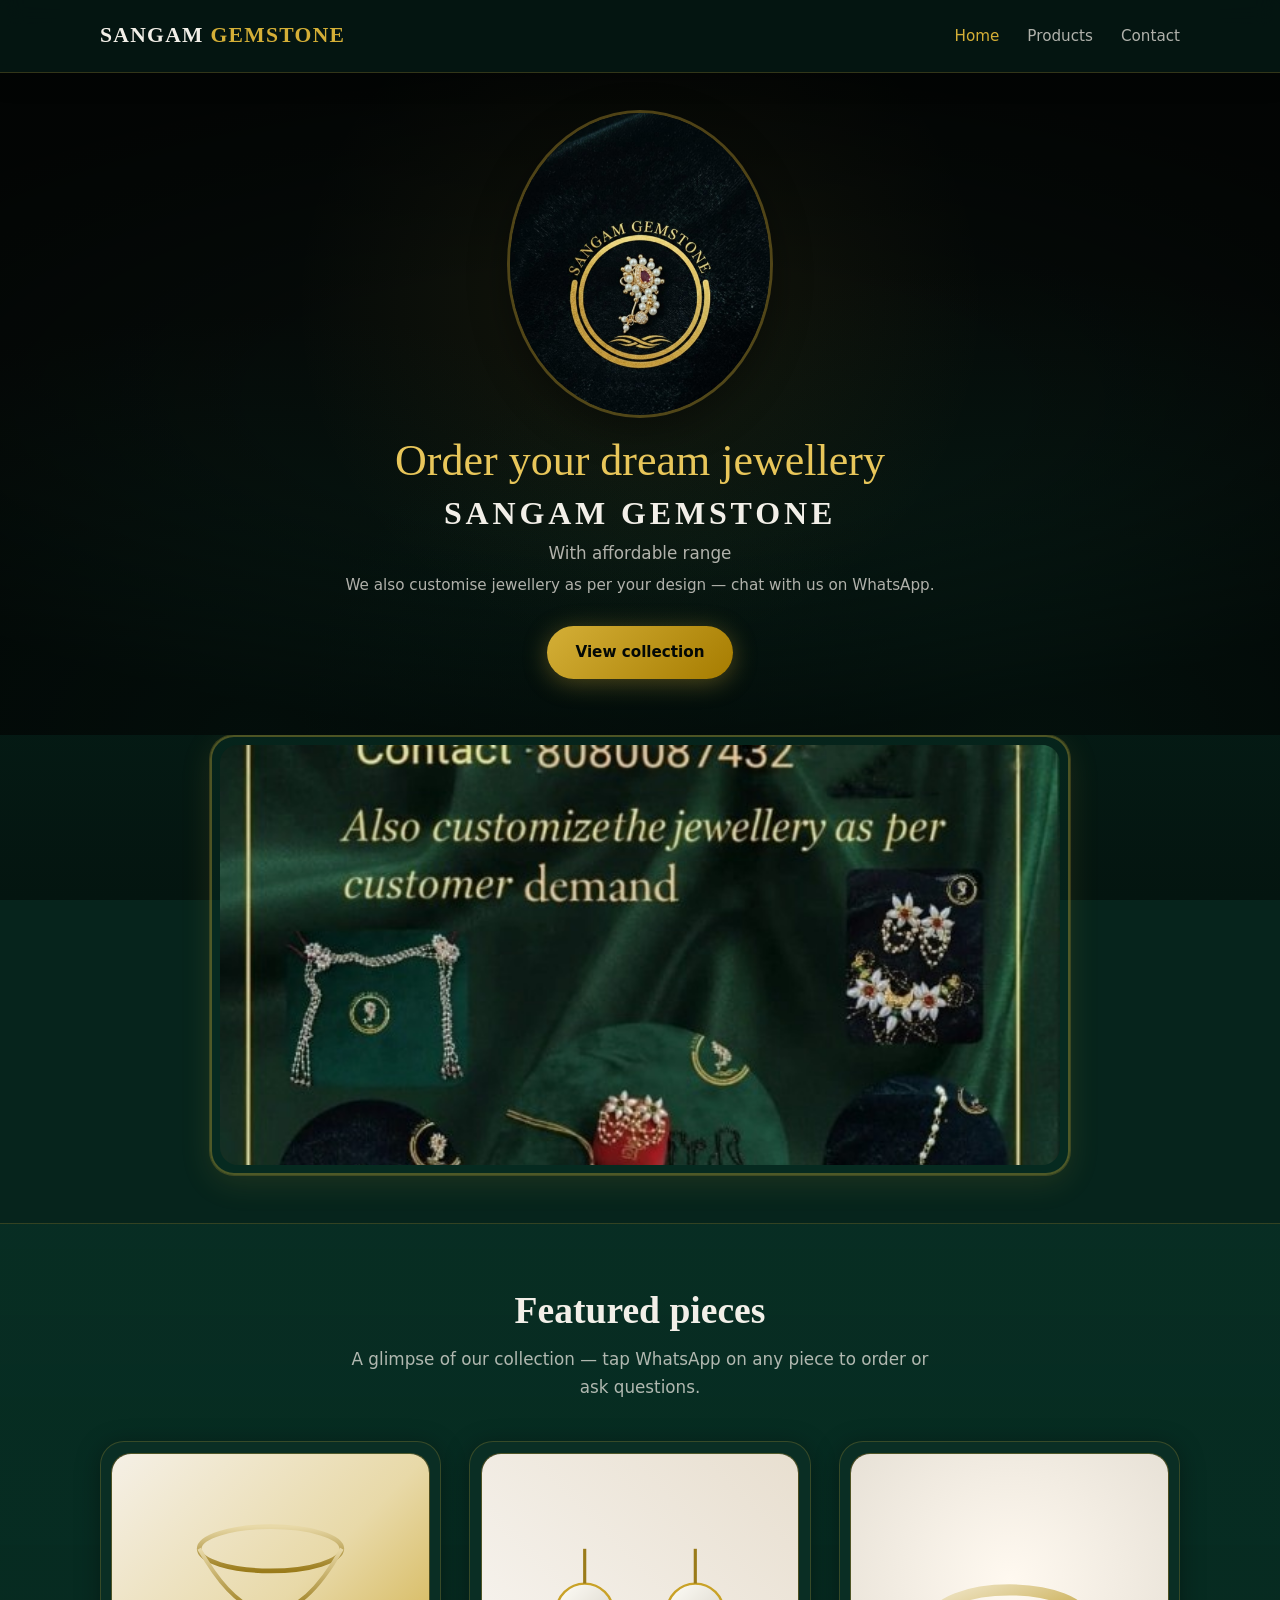
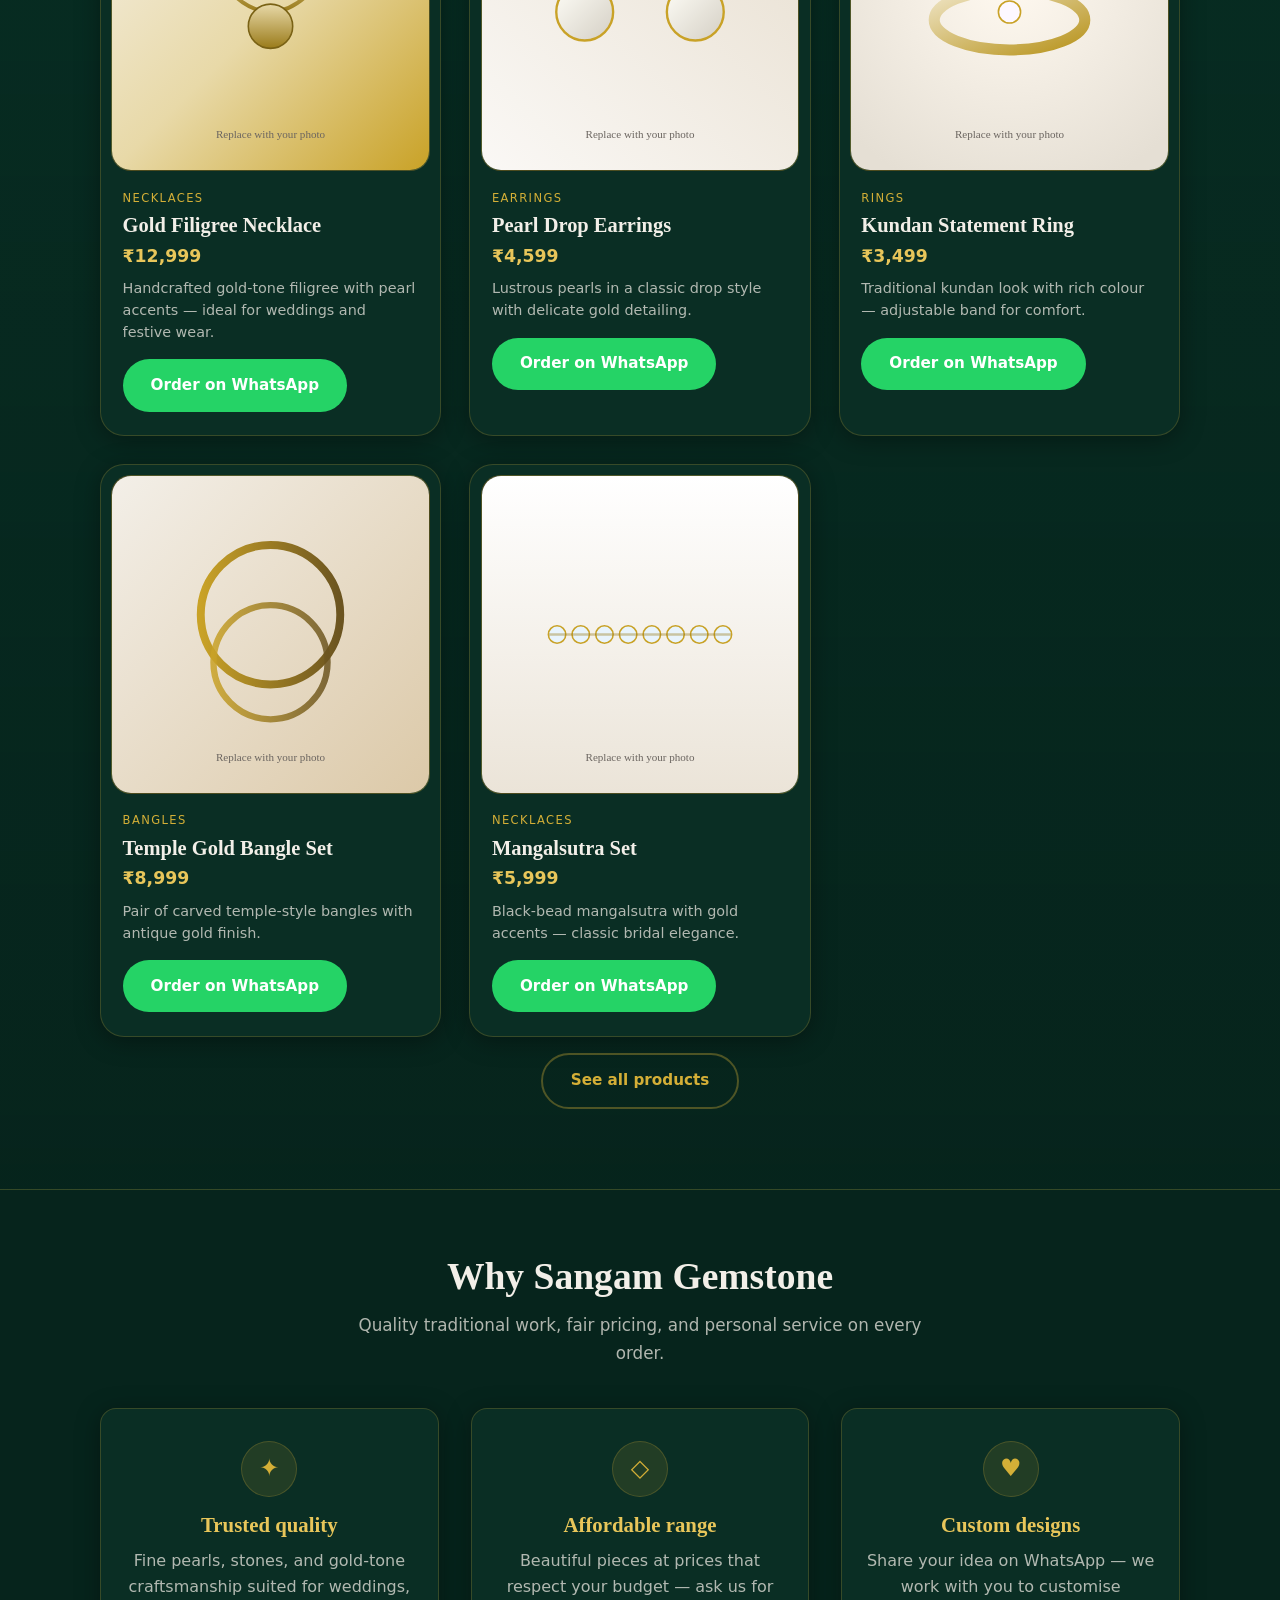
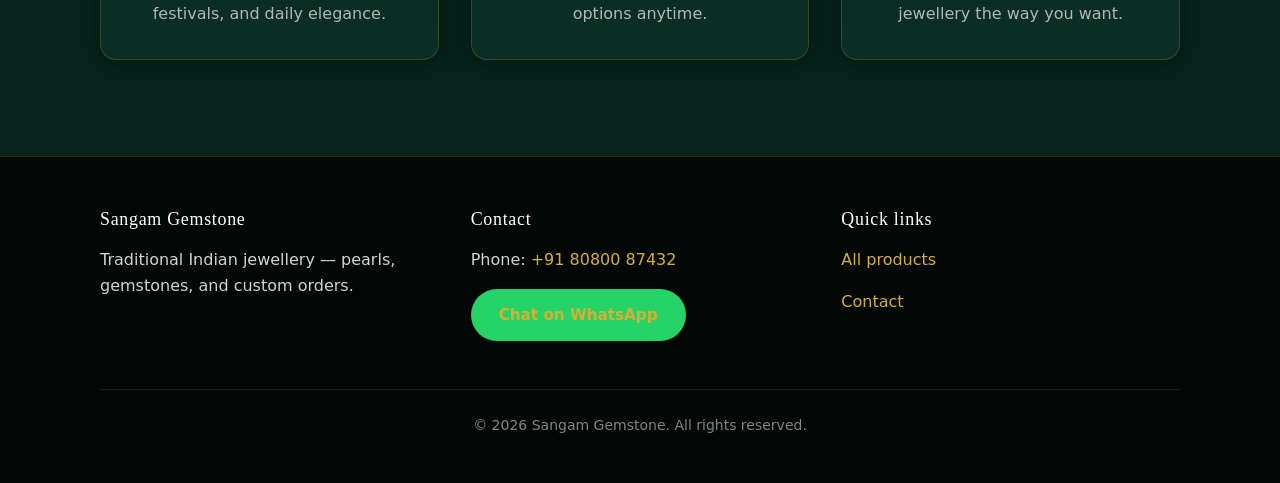
==== commit cb1e3a5f: "Security: CSP + referrer, hashed admin password, robots.txt; move inline script to script.js" ====
--- a/index.html
+++ b/index.html
@@ -3,6 +3,11 @@
   <head>
     <meta charset="UTF-8" />
     <meta name="viewport" content="width=device-width, initial-scale=1.0" />
+    <meta name="referrer" content="strict-origin-when-cross-origin" />
+    <meta
+      http-equiv="Content-Security-Policy"
+      content="default-src 'self'; base-uri 'none'; object-src 'none'; img-src 'self' data: https:; font-src 'self' https://fonts.gstatic.com; style-src 'self' https://fonts.googleapis.com; script-src 'self'; connect-src 'self'; frame-src https://www.google.com https://maps.google.com; form-action 'self'; upgrade-insecure-requests"
+    />
     <meta
       name="description"
       content="Sangam Gemstone — traditional Indian jewellery, pearls & gemstones. Order your dream jewellery at affordable prices. Custom designs on WhatsApp."
@@ -74,17 +79,6 @@
           />
         </div>
       </div>
-      <script>
-        (function () {
-          var el = document.getElementById("brand-banner-block");
-          var img = new Image();
-          img.onload = function () {
-            el.hidden = false;
-          };
-          img.onerror = function () {};
-          img.src = "images/sangam-banner.png";
-        })();
-      </script>
 
       <section class="section section--alt" aria-labelledby="featured-heading">
         <div class="container">
--- a/style.css
+++ b/style.css
@@ -450,6 +450,19 @@
   transition: transform 0.55s ease;
 }
 
+.product-card__placeholder {
+  display: flex;
+  align-items: center;
+  justify-content: center;
+  width: 100%;
+  height: 100%;
+  min-height: 8rem;
+  padding: 1rem;
+  text-align: center;
+  font-size: 0.85rem;
+  color: var(--color-text-muted);
+}
+
 .product-card:hover .product-card__image-wrap img {
   transform: scale(1.06);
 }
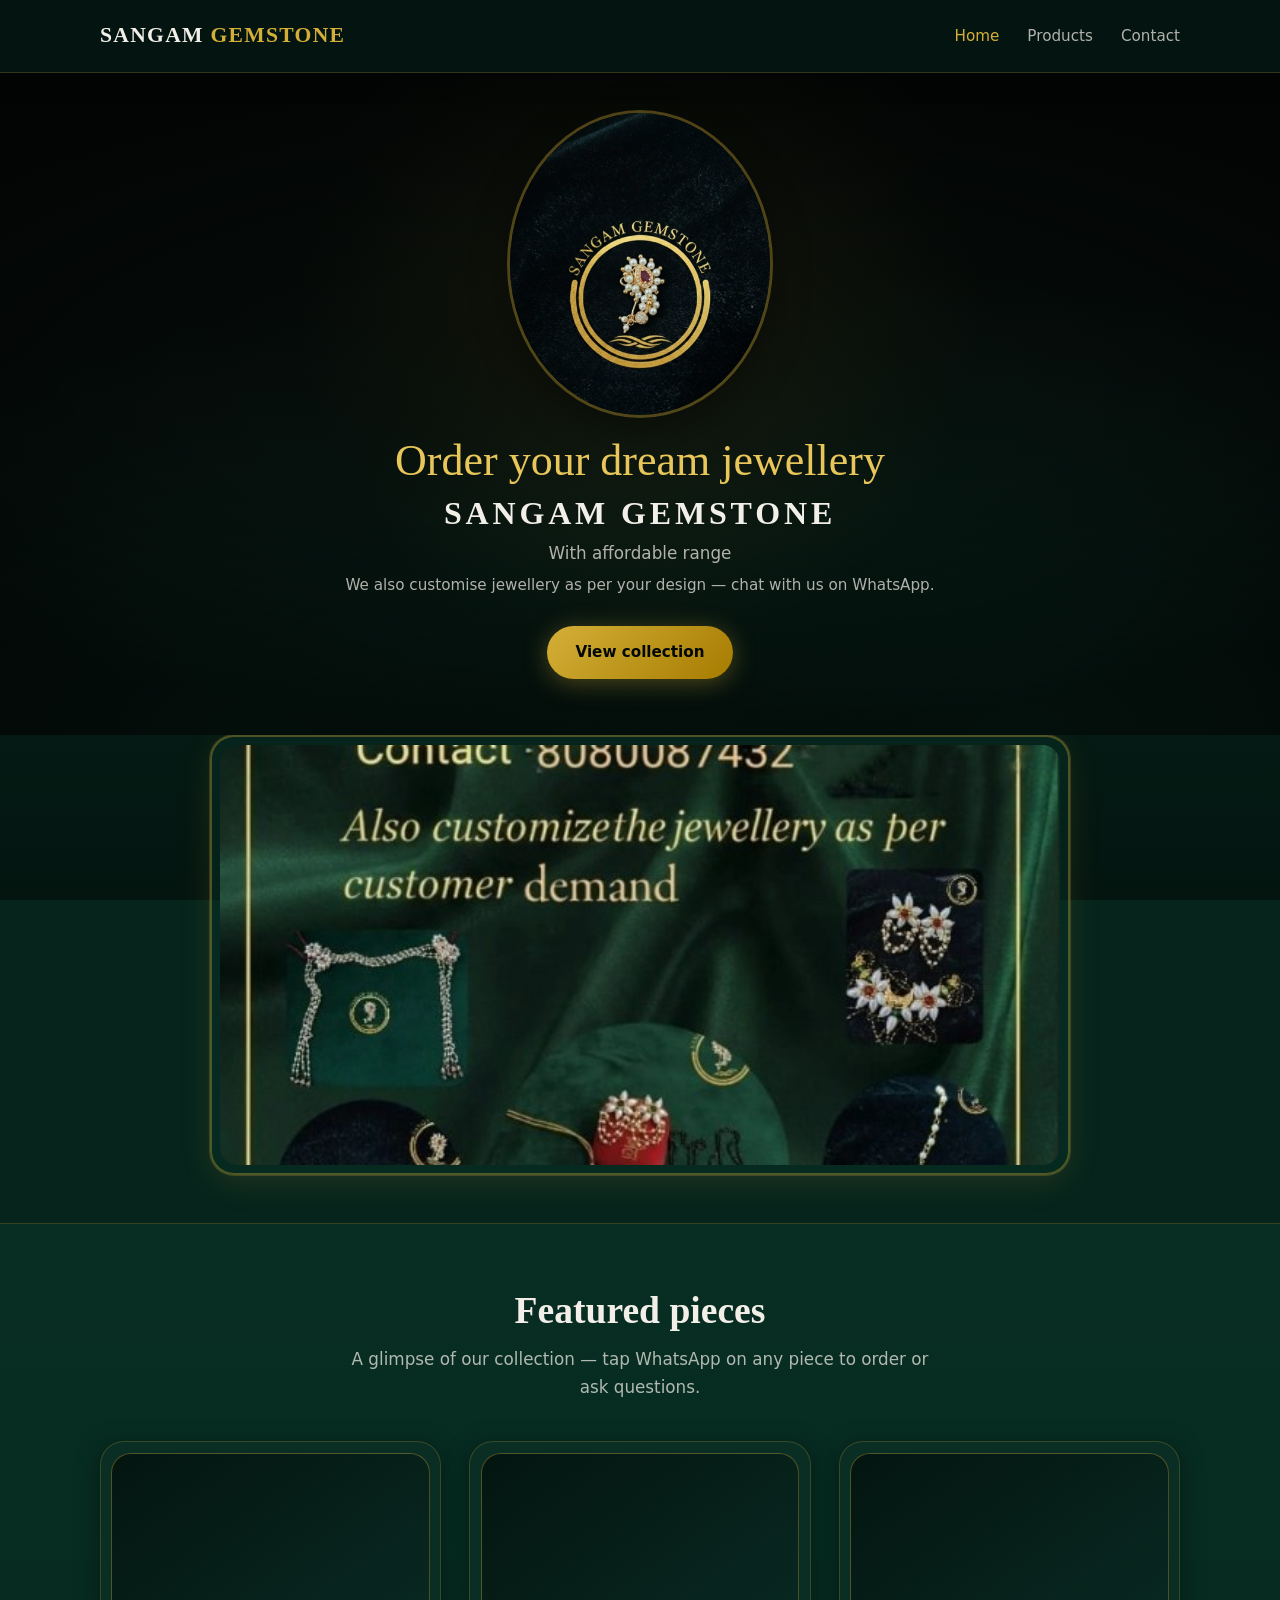
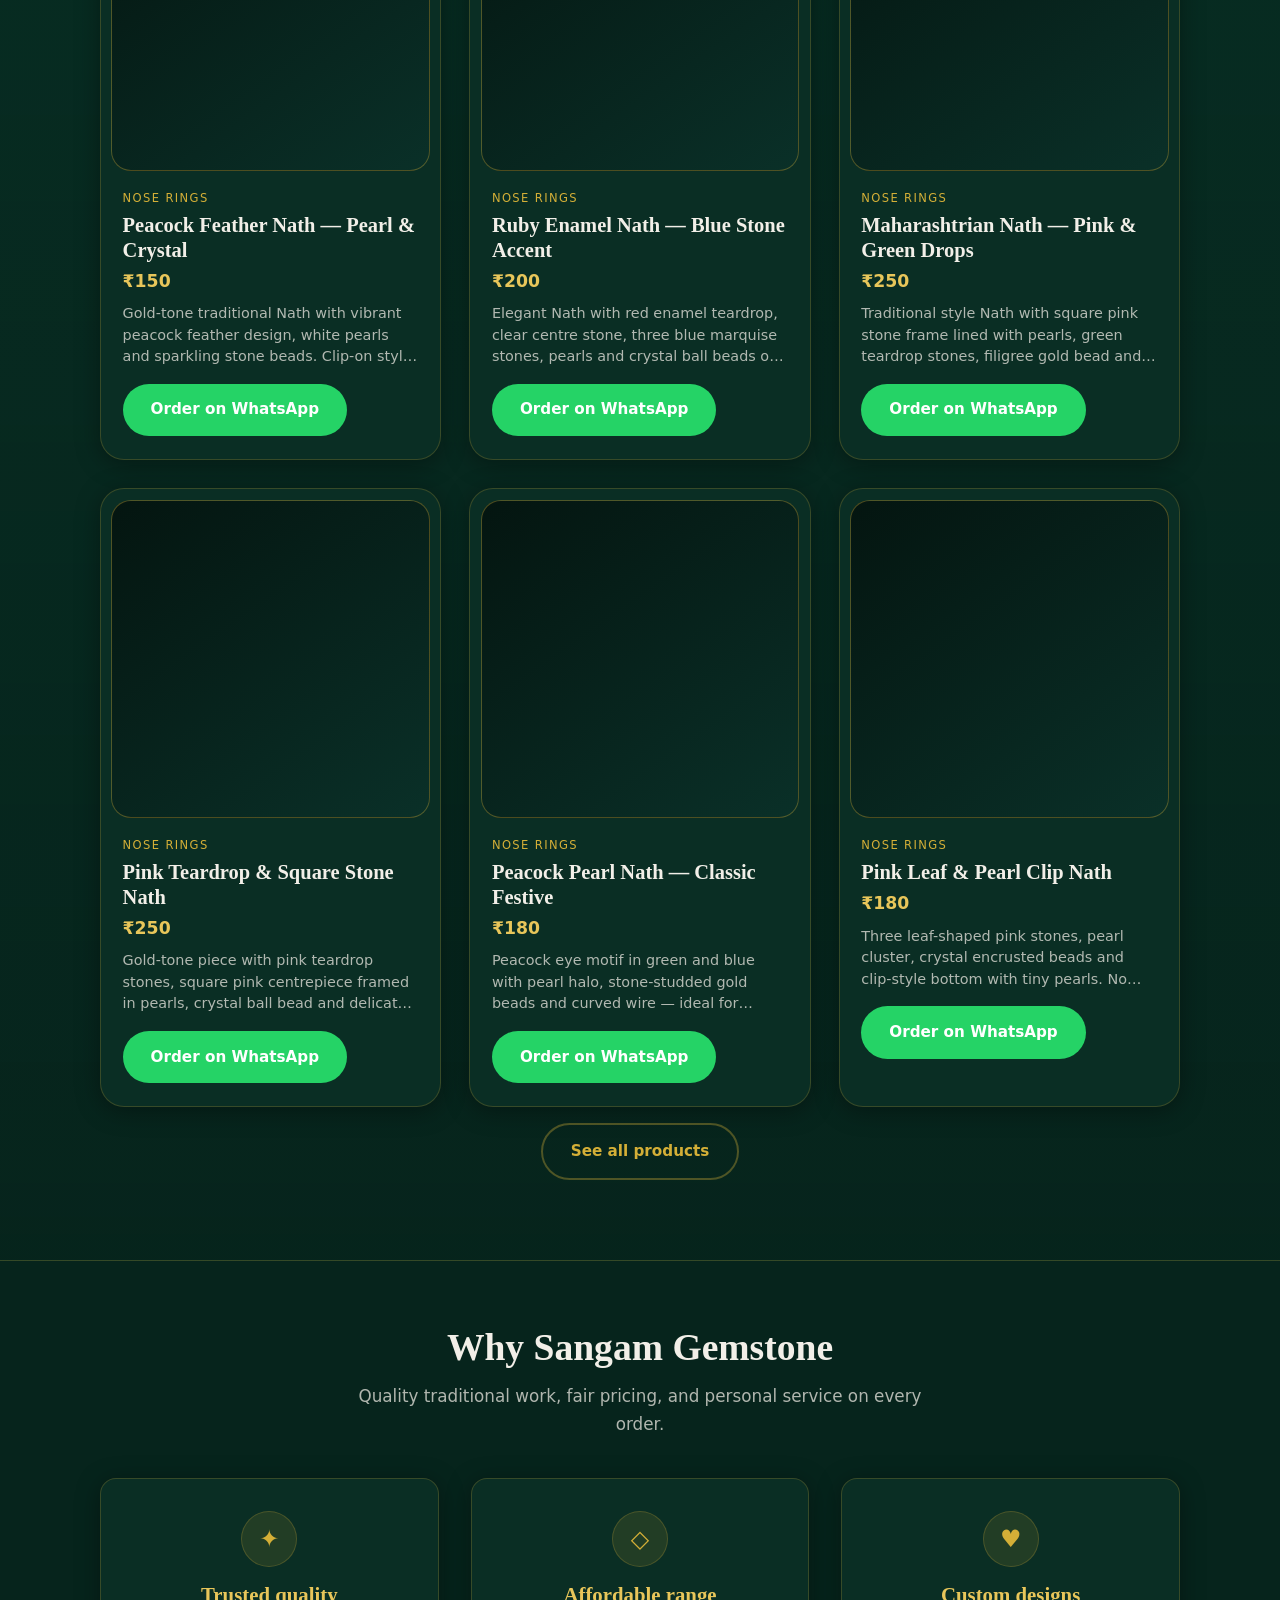
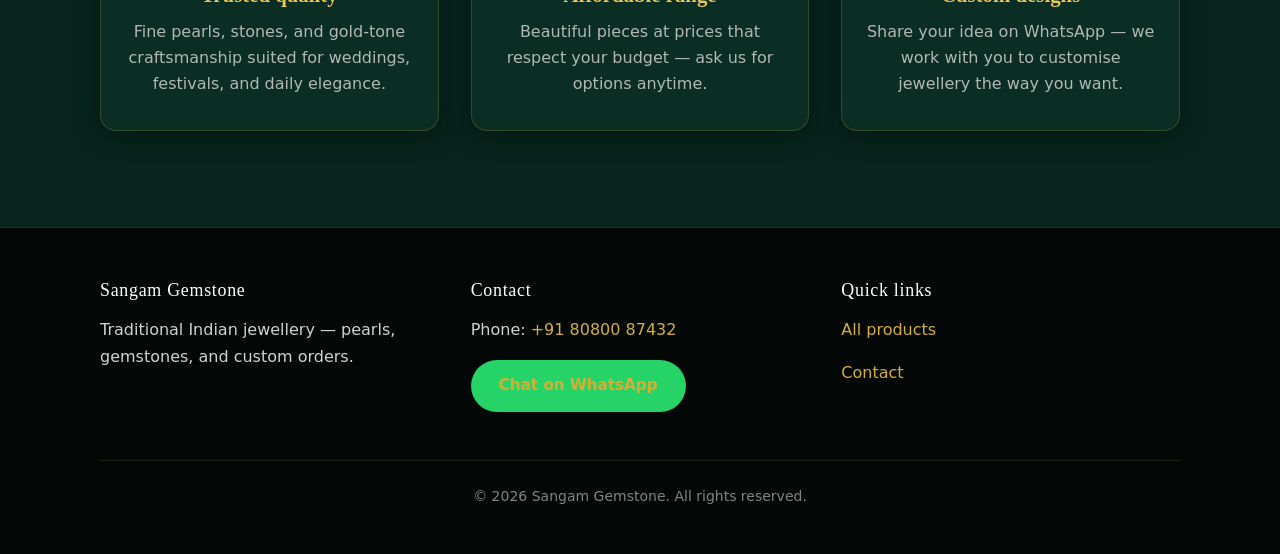
==== commit 12f7fcd3: "Fix stale catalogue: new localStorage key, no-store fetch, script cache bust" ====
--- a/index.html
+++ b/index.html
@@ -164,6 +164,6 @@
       </div>
     </footer>
 
-    <script src="script.js" defer></script>
+    <script src="script.js?v=6" defer></script>
   </body>
 </html>
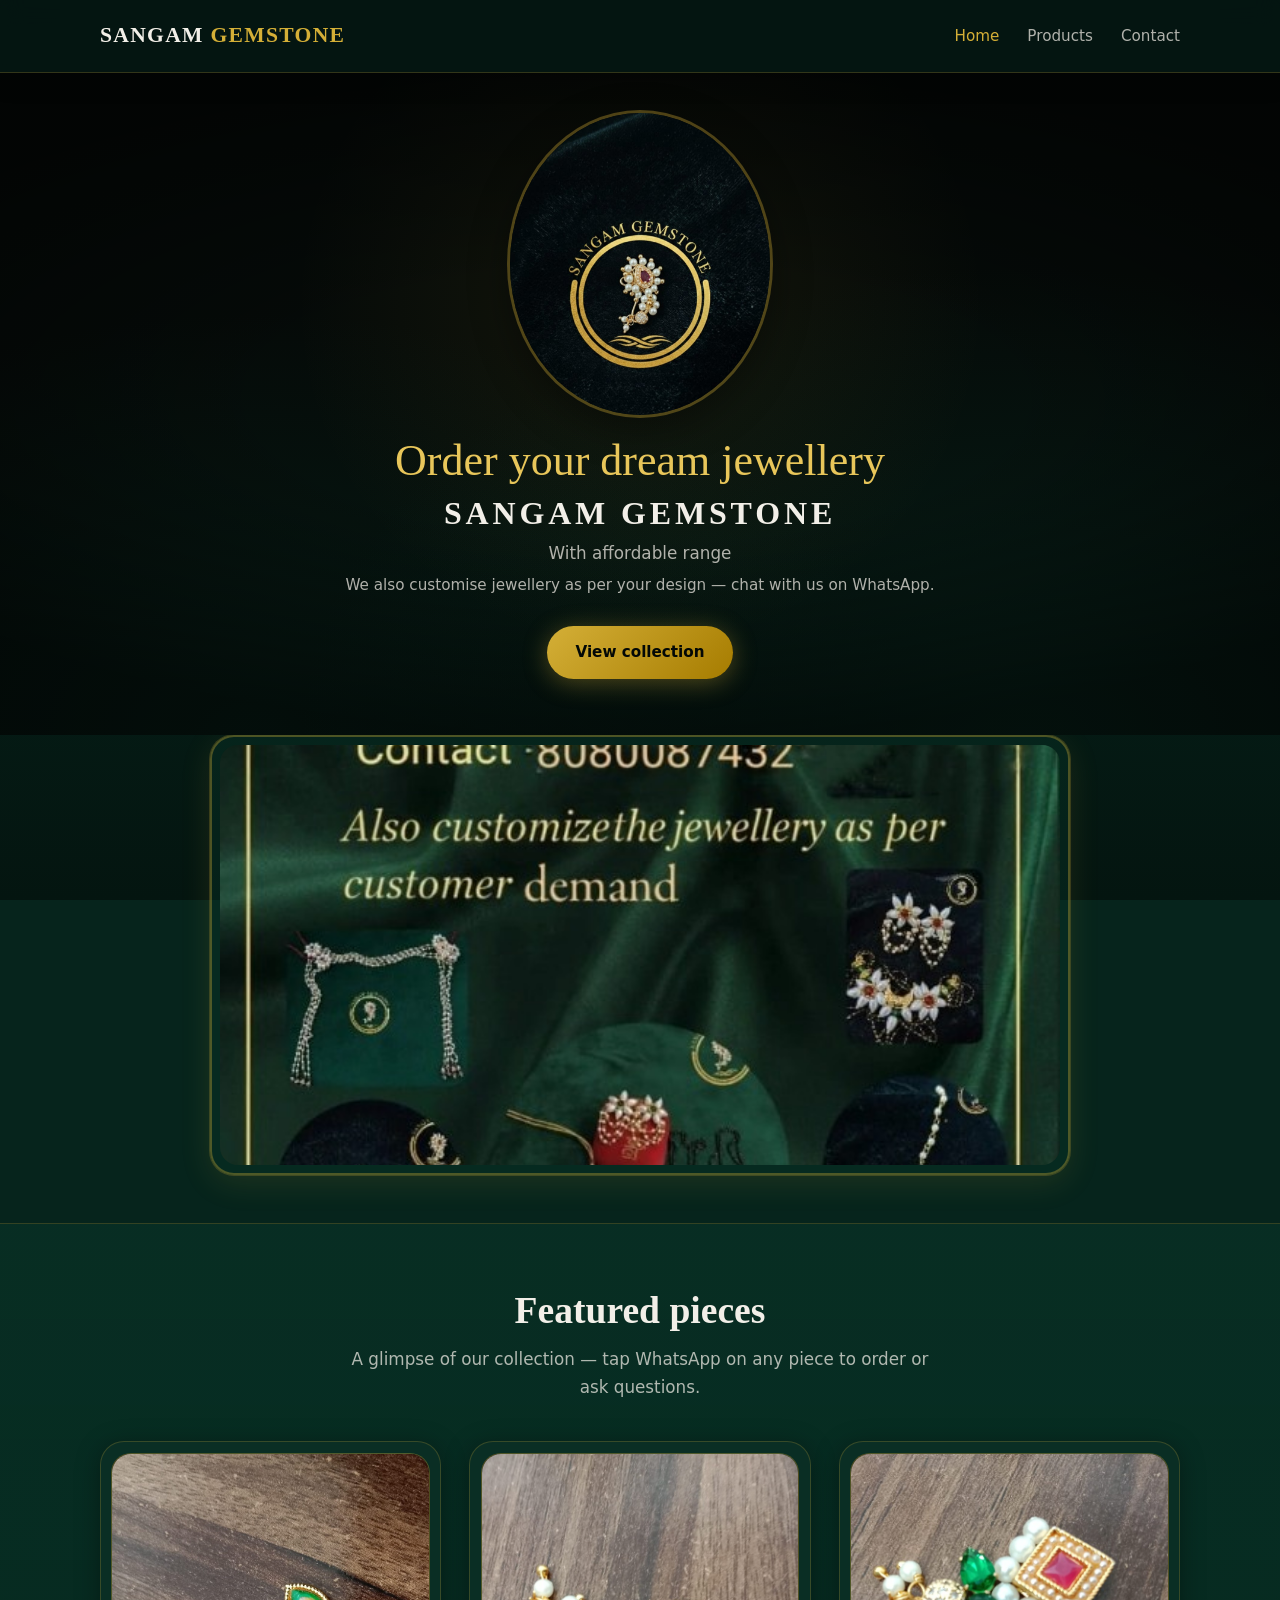
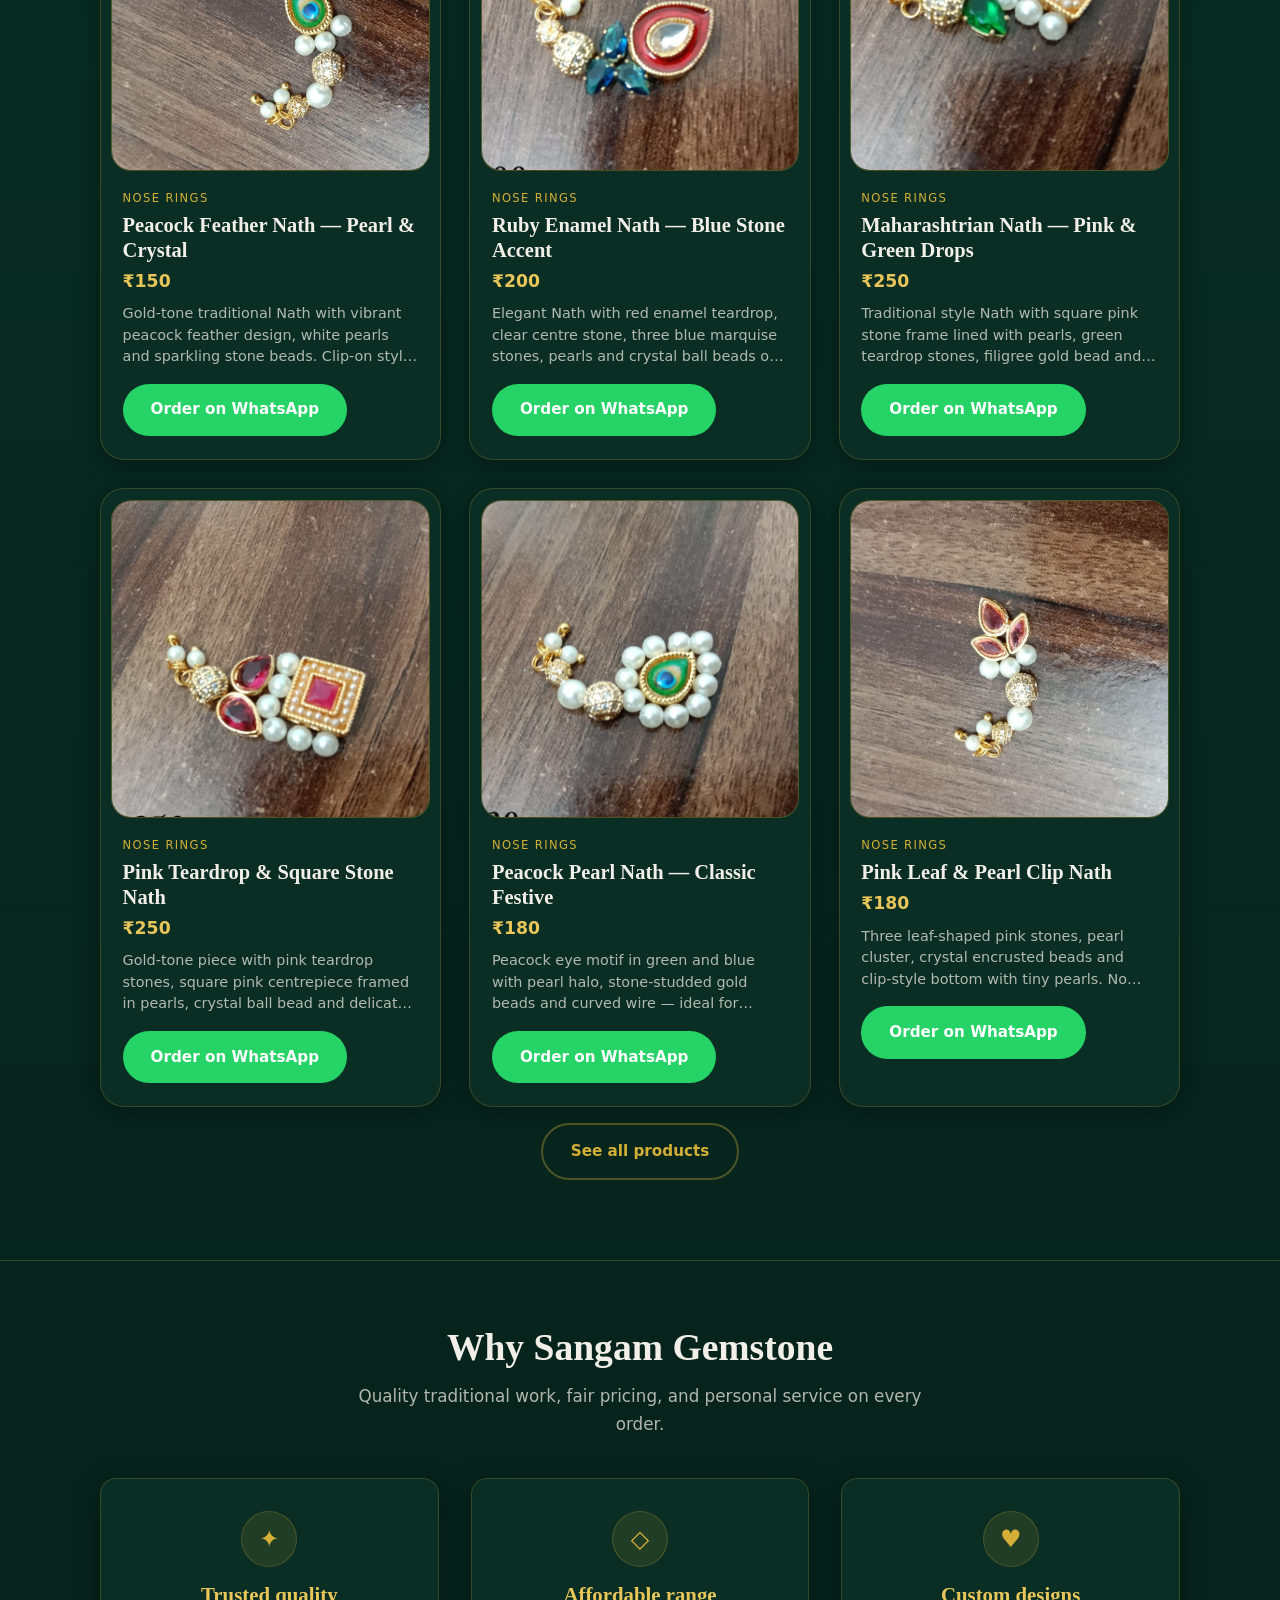
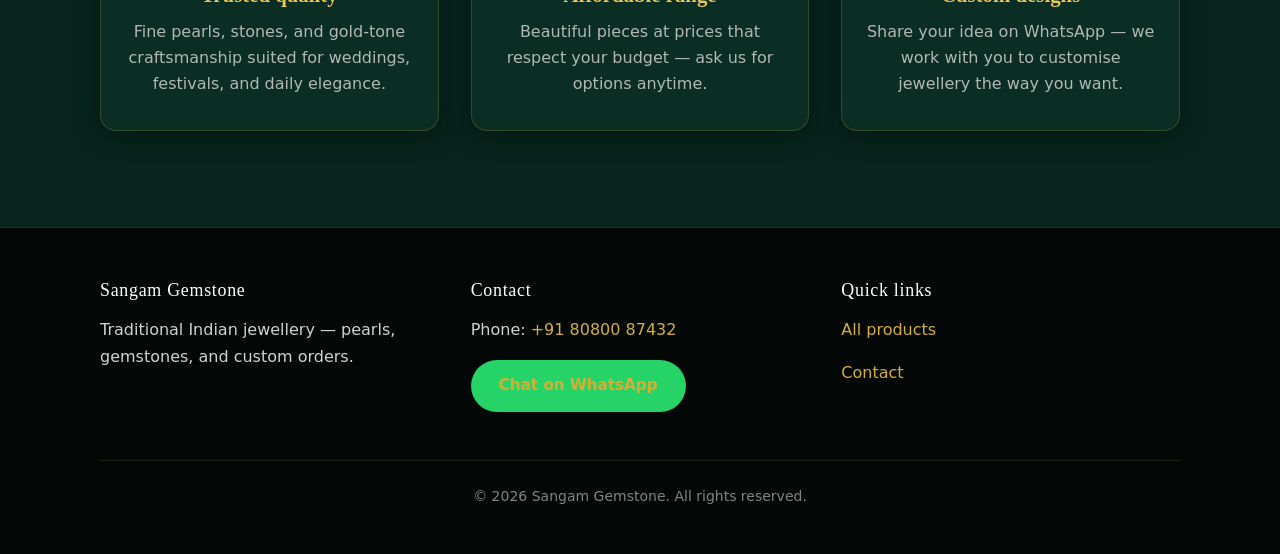
==== commit 1261ced0: "Add batch 2 catalog: 8 products (processed images, RS text cropped)" ====
--- a/index.html
+++ b/index.html
@@ -164,6 +164,6 @@
       </div>
     </footer>
 
-    <script src="script.js?v=6" defer></script>
+    <script src="script.js?v=7" defer></script>
   </body>
 </html>
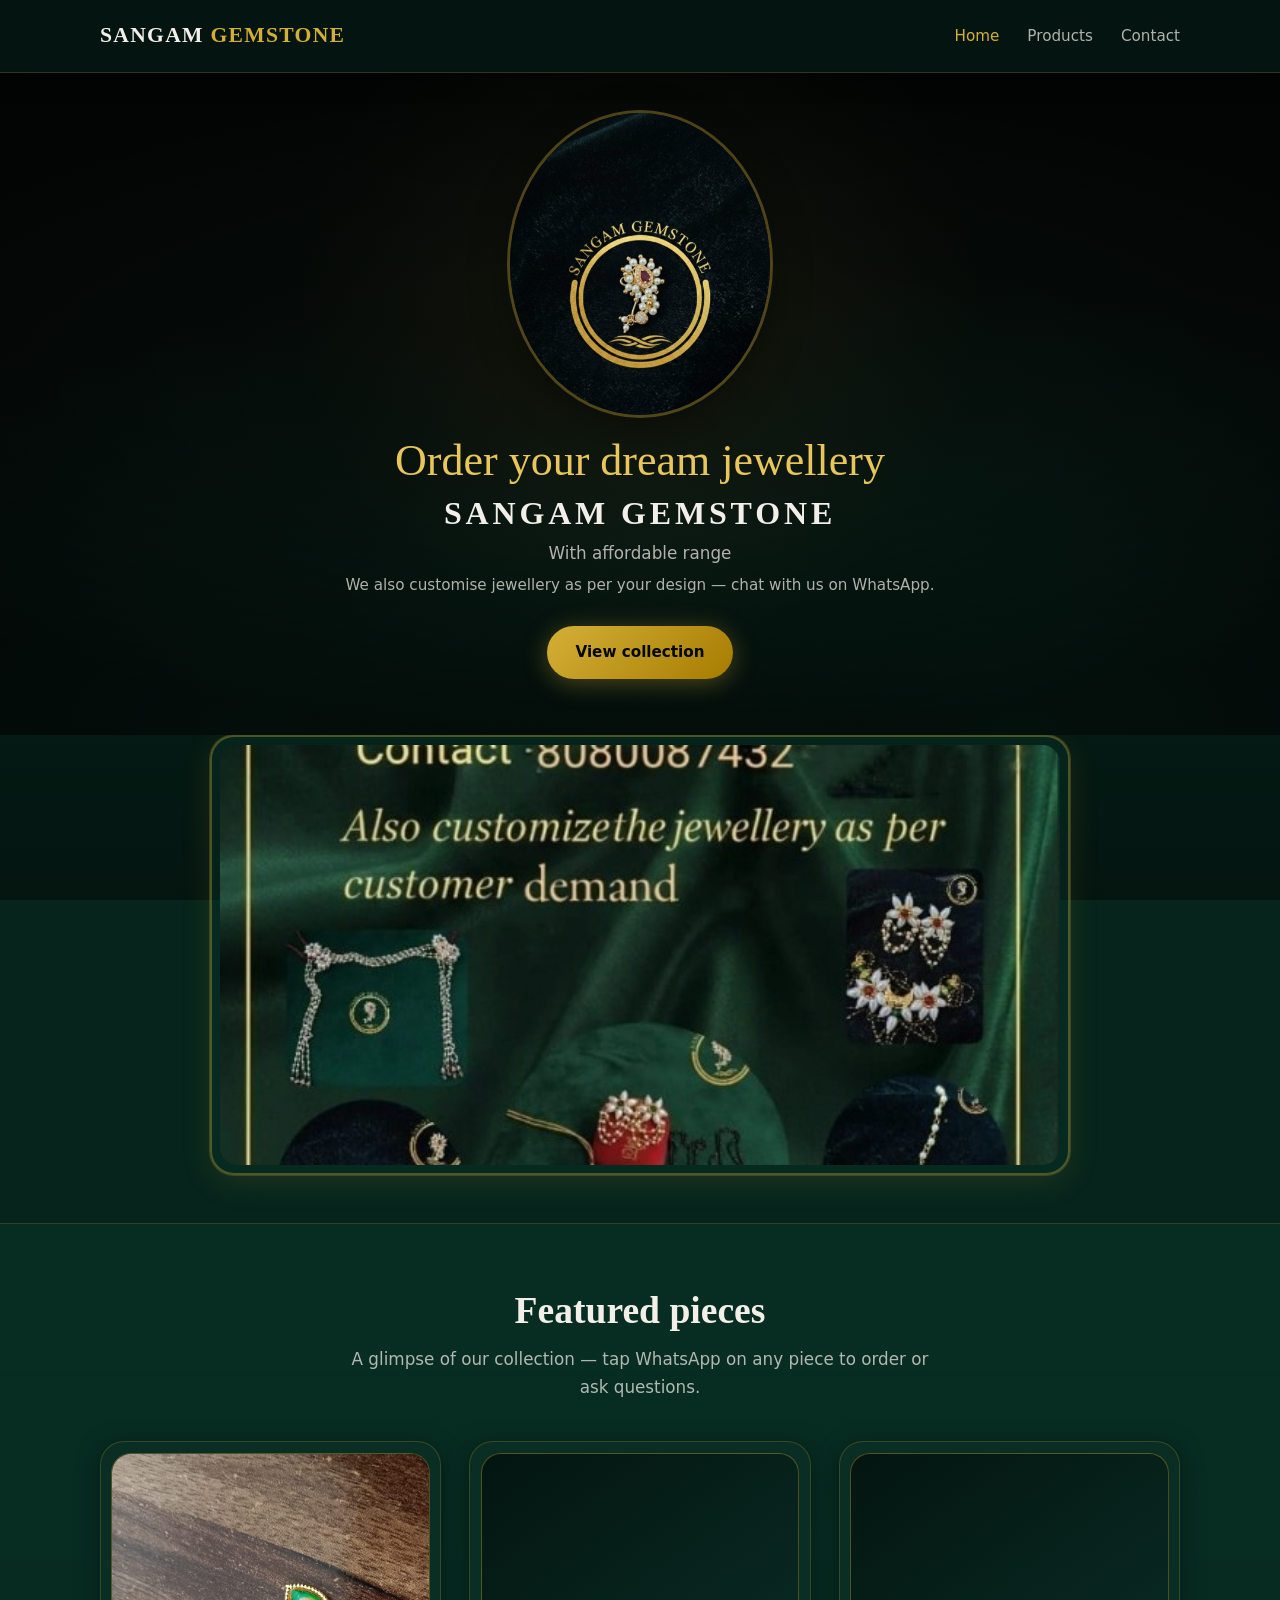
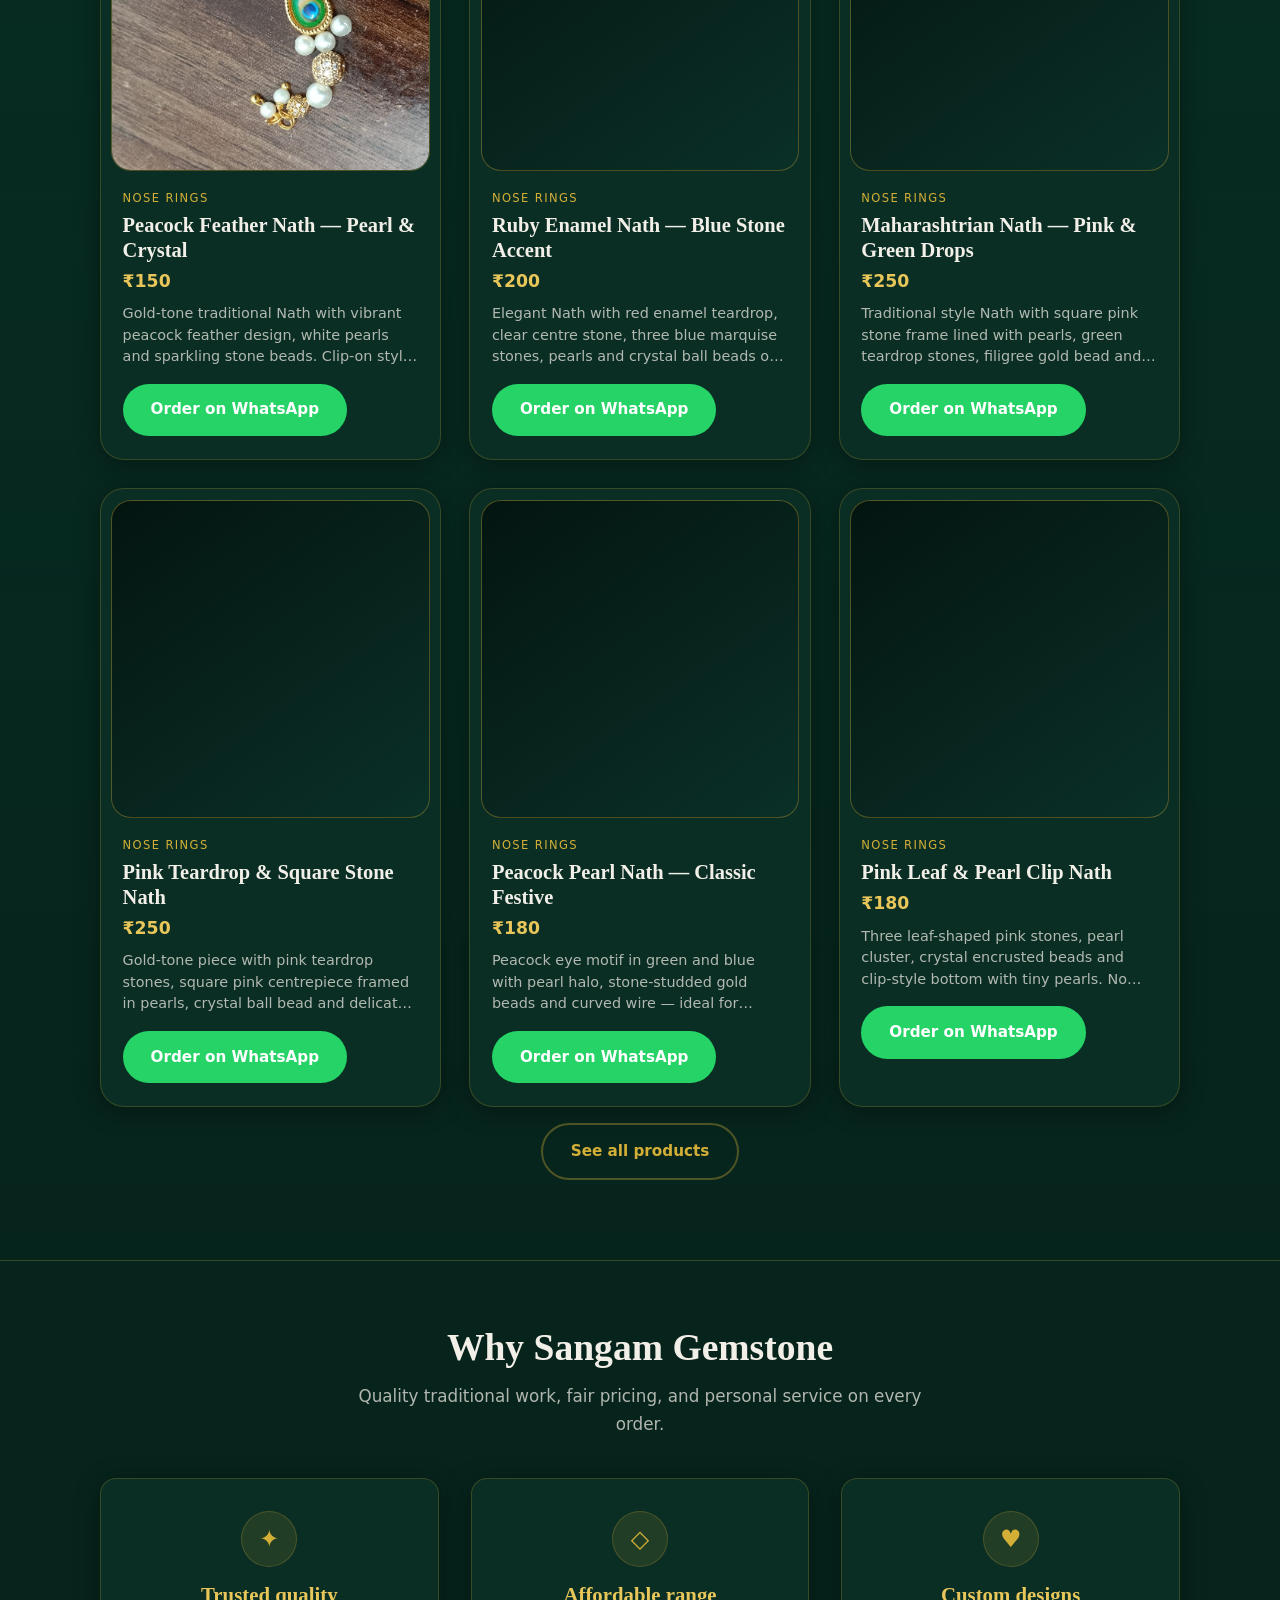
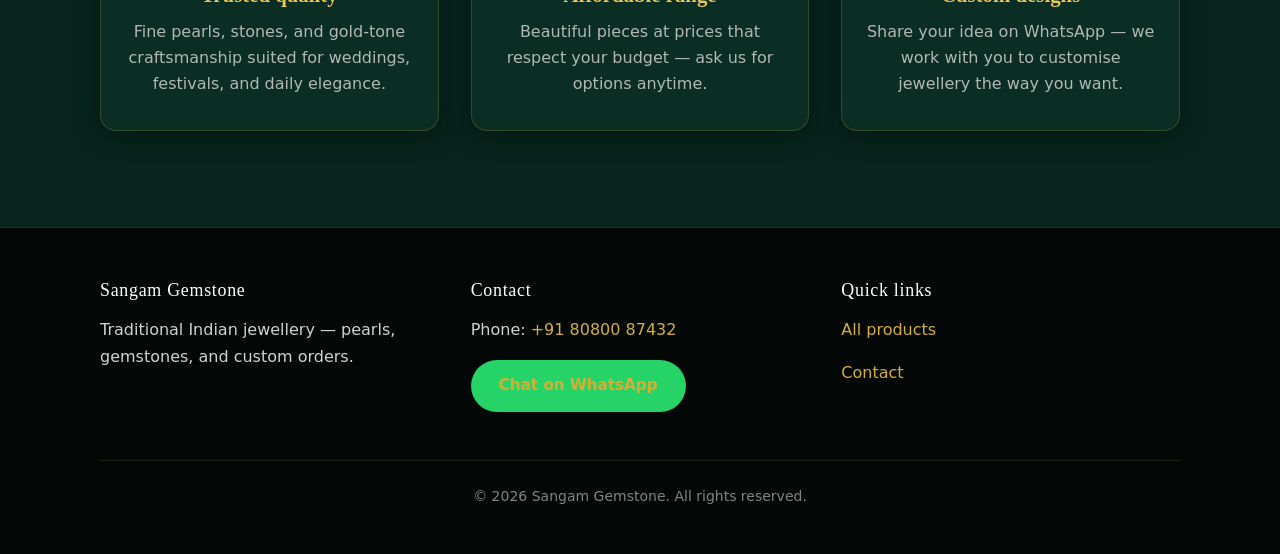
==== commit 1322c8d7: "Contact: cache-bust links and meta; CSP frame-src none; script v9" ====
--- a/index.html
+++ b/index.html
@@ -39,7 +39,7 @@
         <ul id="nav-menu" class="nav__links">
           <li><a href="index.html" class="is-active">Home</a></li>
           <li><a href="products.html">Products</a></li>
-          <li><a href="contact.html">Contact</a></li>
+          <li><a href="contact.html?r=9">Contact</a></li>
         </ul>
       </div>
     </header>
@@ -155,7 +155,7 @@
           <div>
             <p class="footer__title">Quick links</p>
             <p><a href="products.html">All products</a></p>
-            <p><a href="contact.html">Contact</a></p>
+            <p><a href="contact.html?r=9">Contact</a></p>
           </div>
         </div>
         <div class="footer__bottom">
@@ -164,6 +164,6 @@
       </div>
     </footer>
 
-    <script src="script.js?v=7" defer></script>
+    <script src="script.js?v=9" defer></script>
   </body>
 </html>
